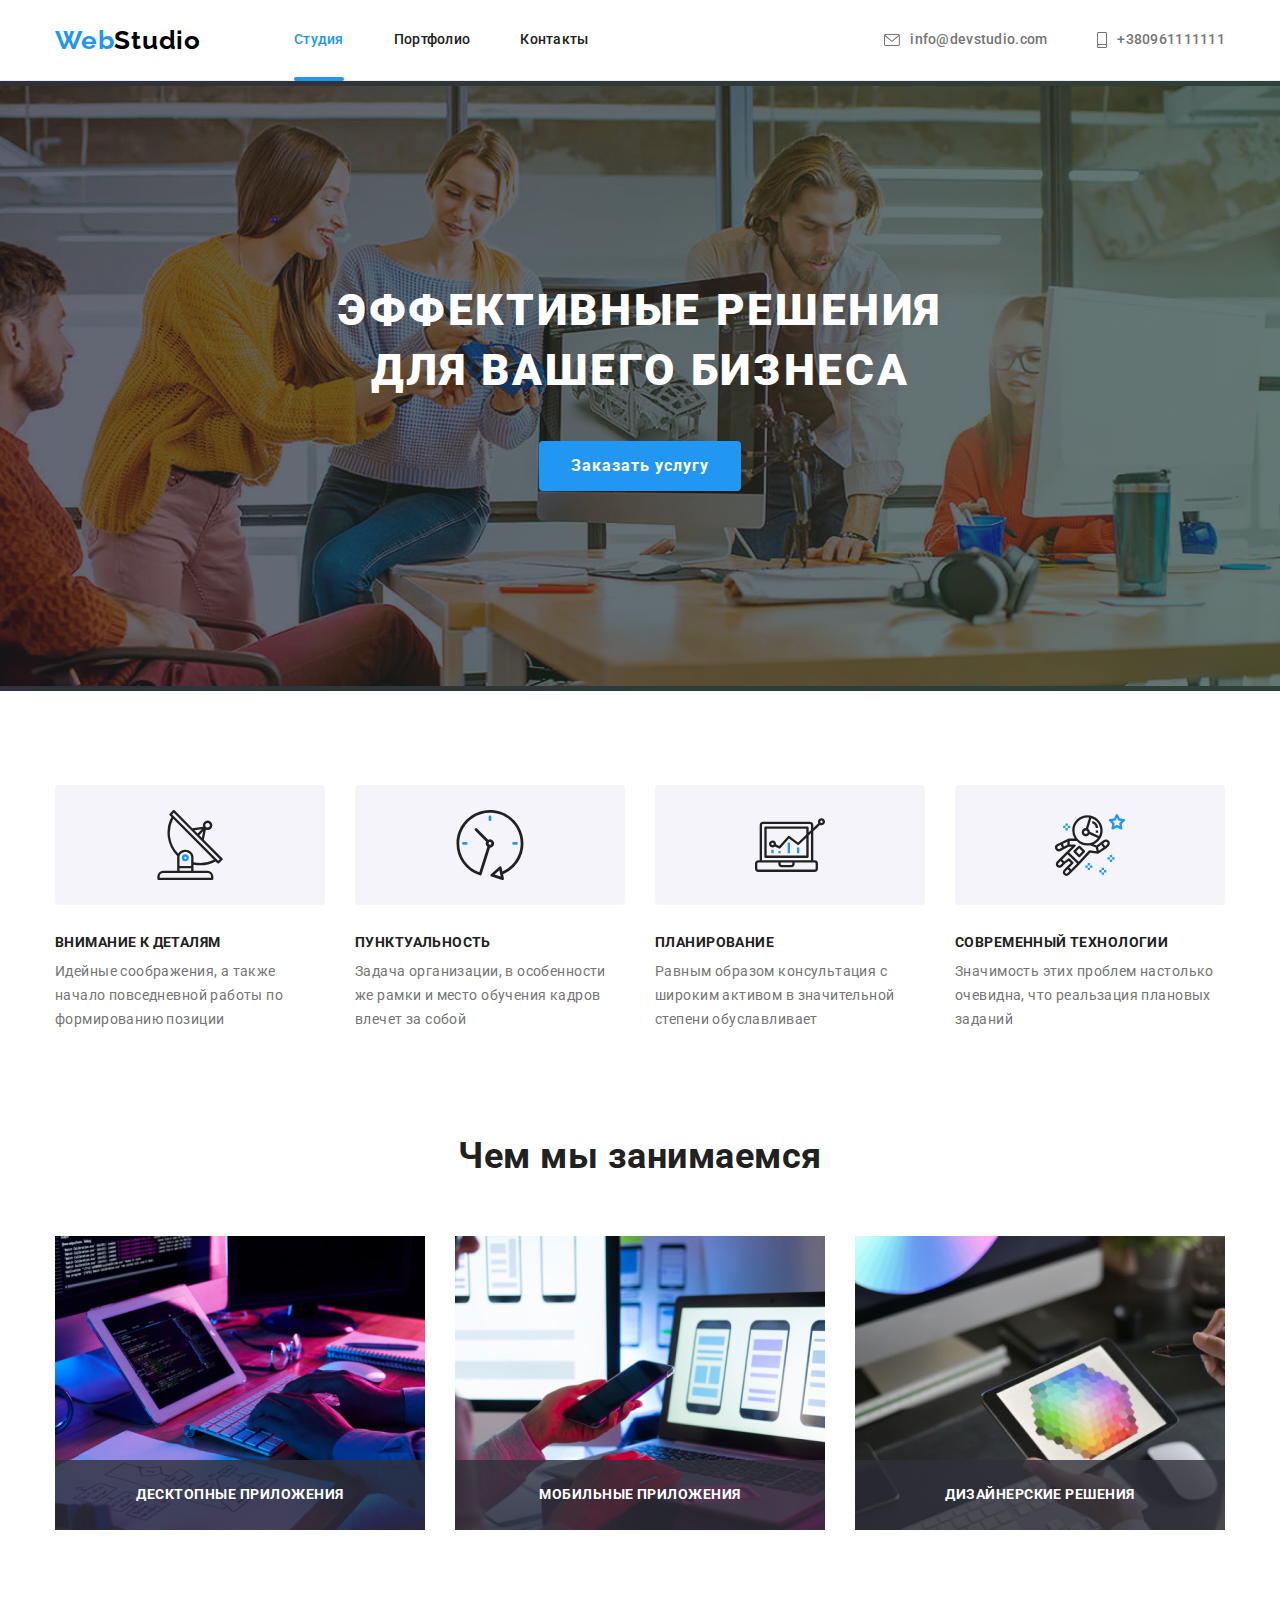
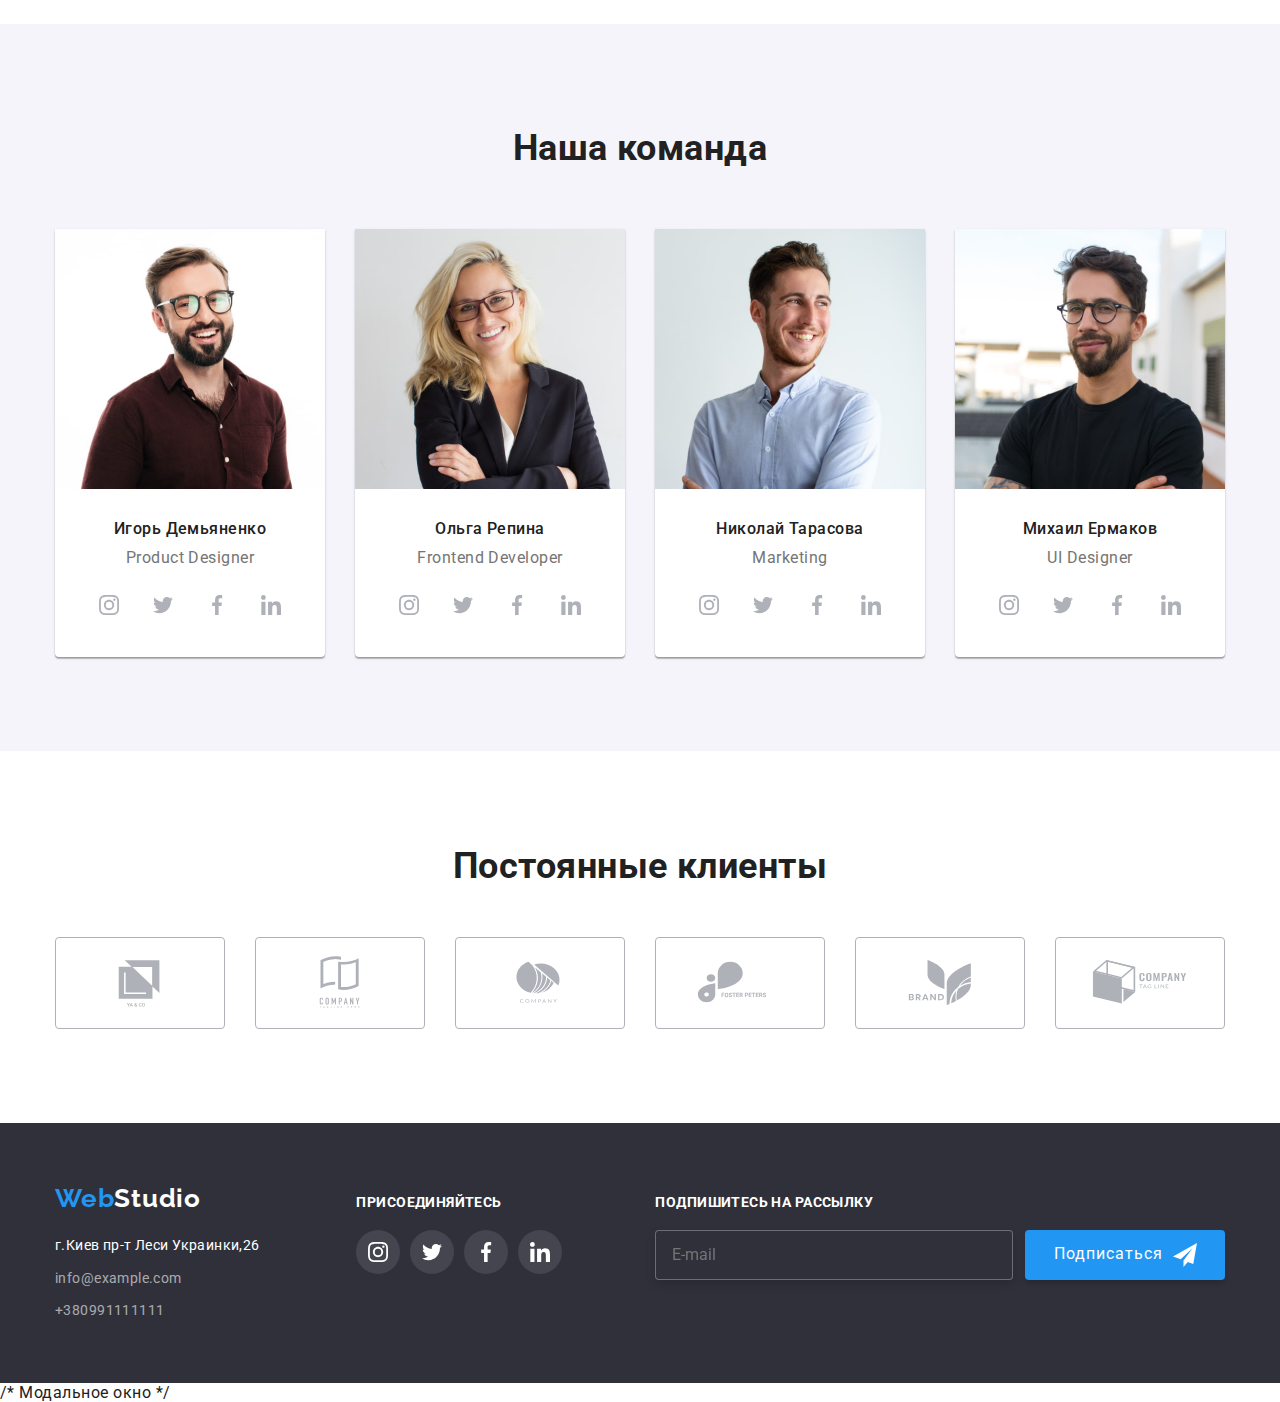
==== index.html @ 96c9d814 "создал 7-й" ====
<!DOCTYPE html>
<html lang="ru">

<head>
    <meta charset="UTF-8">
    <meta http-equiv="X-UA-Compatible" content="IE=edge">
    <meta name="viewport" content="width=device-width, initial-scale=1.0">
    <title>WebStudio</title>
    <link rel="preconnect" href="https://fonts.googleapis.com">
    <link rel="preconnect" href="https://fonts.gstatic.com" crossorigin>
    <link
        href="https://fonts.googleapis.com/css2?family=Raleway:wght@700&family=Roboto:wght@400;500;700;900&display=swap"
        rel="stylesheet">
    <link rel="stylesheet" href="https://cdn.jsdelivr.net/npm/modern-normalize@1.1.0/modern-normalize.min.css">
    <link rel="stylesheet" href="./CSS/styles.css">
</head>

<body>
    <header class="header">
        <div class="container page-header">
            <nav class="nav">
                <a href="./index.html" class="logo" class="link"><span class="logo-accept">Web</span><span>Studio</span>
                </a>
                <ul class="nav-list-list" class="list-list">
                    <li class=" nav-item">
                        <a class="nav-link current link" href="./index.html">Студия</a></li>
                    <li class="nav-item">
                        <a class="nav-link link" href="./portfolio.html" class="link">Портфолио</a></li>
                    <li class="nav-item">
                        <a class="nav-link link" href="" class="link">Контакты</a></li>
                </ul>
            </nav>

            <ul class="header-contact-list">
                <li class="header-contact-item">
                    <a class="header-mail link" href="maito:info@devstudio.com" class="link">
                        <svg class="thumb-icons" width="16" height="12">
                            <use class="thumb-icons-list" href="./images/icons.svg#icon-envelope-hover">
                            </use>
                        </svg>
                        info@devstudio.com
                    </a>
                </li>
                <li class="header-contact-item">
                    <a class="header-phone link" href="tel:+380961111111" class="link">
                        <svg class="thumb-icons" width="10" height="16">
                            <use class="thumb-icons-list" href="./images/icons.svg#icon-smartphone"></use>
                        </svg>
                        +380961111111
                    </a>
                </li>
            </ul>
        </div>
    </header>
    <main class="main">
        <section class="hero">
            <div class="container">
                <h1 class="hero-title">ЭФФЕКТИВНЫЕ РЕШЕНИЯ<br> ДЛЯ ВАШЕГО БИЗНЕСА</h1>
                <button class=" hero-button" type="button" data-modal-open>Заказать услугу</button>
            </div>
        </section>
        <section class="section">
            <div class="container">
                <h2 hidden>Наши преимущества</h2>
                <ul class="features-list list">
                    <li class="feature-item">
                        <div class="feature-thumb">
                            <svg class="feature-icons" width="70" height="70">
                                <use href="./images/icons.svg#icon-antenna"></use>
                            </svg>
                        </div>
                        <h3 class=" features-title">ВНИМАНИЕ К ДЕТАЛЯМ</h3>
                        <p class="feature-text">Идейные соображения, а также начало повседневной
                            работы по
                            формированию
                            позиции</p>
                    </li>
                    <li class="feature-item">
                        <div class="feature-thumb">
                            <svg class="feature-icons" width="70" height="70">
                                <use href="./images/icons.svg#icon-clock"></use>
                            </svg>
                        </div>
                        <h3 class="features-title">
                            ПУНКТУАЛЬНОСТЬ</h3>
                        <p class="feature-text">Задача организации, в особенности же рамки и место
                            обучения
                            кадров
                            влечет
                            за собой</p>
                    </li>
                    <li class="feature-item">
                        <div class="feature-thumb">
                            <svg class="feature-icons" width="70" height="70">
                                <use href="./images/icons.svg#icon-diagram"></use>
                            </svg>
                        </div>
                        <h3 class="features-title">
                            ПЛАНИРОВАНИЕ
                        </h3>
                        <p class="feature-text">Равным образом консультация с широким активом в
                            значительной
                            степени
                            обуславливает</p>
                    </li>
                    <li class="feature-item">
                        <div class="feature-thumb">
                            <svg class="feature-icons" width="70" height="70">
                                <use href="./images/icons.svg#icon-astronaut"></use>
                            </svg>
                        </div>
                        <h3 class="features-title">СОВРЕМЕННЫЙ
                            ТЕХНОЛОГИИ</h3>
                        <p class="feature-text">Значимость этих проблем настолько очевидна, что
                            реальзация
                            плановых
                            заданий
                        </p>
                    </li>
                </ul>
            </div>

        </section>
        <section class="section services">
            <div class="container">
                <h2 class="services-title">Чем мы занимаемся</h2>
                <ul class="services-list list">
                    <li class="services-item">
                        <img class="services-pic" src="./images/img (1).jpg" alt="Программирование" width="370">
                        <p class="services-text">Десктопные приложения</p>
                    </li>
                    <li class="services-item">
                        <img class="services-pic" src="./images/img (2).jpg" alt="Мобильные приложения" width="370">
                        <p class="services-text">Мобильные приложения</p>
                    </li>
                    <li class="services-item">
                        <img class="services-pic" src="./images/img (3).jpg" alt="Графический дизайн" width="370">
                        <p class="services-text"> Дизайнерские решения</p>
                    </li>
                </ul>
            </div>
        </section>
        <section class="team section">
            <div class="container">
                <h2 class="team-title">Наша команда</h2>
                <ul class="team-list list">
                    <li class="team-iteam">
                        <img class="team-pic" src="./images/img (4).jpg" alt="Игорь Демьяненко" width="270">
                        <div class="worker">
                            <h3 class="team-names">Игорь Демьяненко</h3>
                            <p class="team-text">Product Designer</p>
                            <ul class="worker-media">
                                <li class="worker-media-list">
                                    <a class="worker-media-list-icon" href="">
                                        <svg class="worker-icon" width="20" height="20">
                                            <use href="./images/icons.svg#icon-instagram-2-3"></use>
                                        </svg> </a> </li>
                                <li class="worker-media-list">
                                    <a class="worker-media-list-icon" href="">
                                        <svg class="worker-icon" width="20" height="20">
                                            <use href="./images/icons.svg#icon-twitter"></use>
                                        </svg>
                                    </a>
                                </li>
                                <li class="worker-media-list">
                                    <a class="worker-media-list-icon" href="">
                                        <svg class="worker-icon" width="20" height="20">
                                            <use href="./images/icons.svg#icon-facebook-1"></use>
                                        </svg>
                                    </a>
                                </li>
                                <li class="worker-media-list">
                                    <a class="worker-media-list-icon" href="">
                                        <svg class="worker-icon" width="20" height="20">
                                            <use href="./images/icons.svg#icon-linkedin"></use>
                                        </svg>
                                    </a>
                            </ul>
                        </div>
                    </li>
                    <li class="team-iteam">
                        <img class="team-pic" src="./images/img (5).jpg" alt="Ольга Репина" width="270">
                        <div class="worker">
                            <h3 class="team-names">Ольга Репина</h3>
                            <p class="team-text">Frontend Developer</p>
                            <ul class="worker-media">
                                <li class="worker-media-list">
                                    <a class="worker-media-list-icon" href="">
                                        <svg class="worker-icon" width="20" height="20">
                                            <use href="./images/icons.svg#icon-instagram-2-3"></use>
                                        </svg>
                                    </a>
                                </li>
                                <li class="worker-media-list">
                                    <a class="worker-media-list-icon" href="">
                                        <svg class="worker-icon" width="20" height="20">
                                            <use href="./images/icons.svg#icon-twitter""></use>
                                        </svg>
                                    </a>
                                </li>
                                <li class=" worker-media-list">
                                                <a class="worker-media-list-icon" href="">
                                                    <svg class="worker-icon" width="20" height="20">
                                                        <use href="./images/icons.svg#icon-facebook-1"></use>
                                                    </svg>
                                                </a>
                                </li>
                                <li class="worker-media-list">
                                    <a class="worker-media-list-icon" href="">
                                        <svg class="worker-icon" width="20" height="20">
                                            <use href="./images/icons.svg#icon-linkedin""></use>
                                    </svg>
                                </a>
                                </li>
                            </ul>
                        </div>
                    
                    <li class=" team-iteam">
                                                <img class="team-pic" src="./images/img (6).jpg" alt="Николай Тарасова"
                                                    width="270">
                                                <div class="worker">
                                                    <h3 class="team-names">Николай Тарасова</h3>
                                                    <p class="team-text">Marketing</p>
                                                    <ul class="worker-media">
                                                        <li class="worker-media-list">
                                                            <a class="worker-media-list-icon" href="">
                                                                <svg class="worker-icon" width="20" height="20">
                                                                    <use href="./images/icons.svg#icon-instagram-2-3">
                                                                    </use>
                                                                </svg>
                                                            </a>
                                                        </li>
                                                        <li class="worker-media-list">
                                                            <a class="worker-media-list-icon" href="">
                                                                <svg class="worker-icon" width="20" height="20">
                                                                    <use href="./images/icons.svg#icon-twitter""></use>
                                        </svg>
                                    </a>
                                </li>
                                <li class=" worker-media-list">
                                                                        <a class="worker-media-list-icon" href="">
                                                                            <svg class="worker-icon" width="20"
                                                                                height="20">
                                                                                <use
                                                                                    href="./images/icons.svg#icon-facebook-1">
                                                                                </use>
                                                                            </svg>
                                                                        </a>
                                                        </li>
                                                        <li class="worker-media-list">
                                                            <a class="worker-media-list-icon" href="">
                                                                <svg class="worker-icon" width="20" height="20">
                                                                    <use href="./images/icons.svg#icon-linkedin""></use>
                                    </svg>
                                </a>
                            </ul>
                        </div>
                    </li>
                    <li class=" team-iteam">
                                                                        <img class="team-pic" src="./images/img (7).jpg"
                                                                            alt="Михаил Ермаков" width="270">
                                                                        <div class="worker">
                                                                            <h3 class="team-names">Михаил Ермаков</h3>
                                                                            <p class="team-text">UI Designer</p>
                                                                            <ul class="worker-media">
                                                                                <li class="worker-media-list">
                                                                                    <a class="worker-media-list-icon"
                                                                                        href="">
                                                                                        <svg class="worker-icon"
                                                                                            width="20" height="20">
                                                                                            <use
                                                                                                href="./images/icons.svg#icon-instagram-2-3">
                                                                                            </use>
                                                                                        </svg>
                                                                                    </a>
                                                                                </li>
                                                                                <li class="worker-media-list">
                                                                                    <a class="worker-media-list-icon"
                                                                                        href="">
                                                                                        <svg class="worker-icon"
                                                                                            width="20" height="20">
                                                                                            <use href="./images/icons.svg#icon-twitter""></use>
                                        </svg>
                                    </a>
                                </li>
                                <li class=" worker-media-list">
                                                                                                <a class="worker-media-list-icon"
                                                                                                    href="">
                                                                                                    <svg class="worker-icon"
                                                                                                        width="20"
                                                                                                        height="20">
                                                                                                        <use
                                                                                                            href="./images/icons.svg#icon-facebook-1">
                                                                                                        </use>
                                                                                                    </svg>
                                                                                                </a>
                                                                                </li>
                                                                                <li class="worker-media-list">
                                                                                    <a class="worker-media-list-icon"
                                                                                        href="">
                                                                                        <svg class="worker-icon"
                                                                                            width="20" height="20">
                                                                                            <use
                                                                                                href="./images/icons.svg#icon-linkedin">
                                                                                            </use>
                                                                                        </svg>
                                                                                    </a>
                                                                            </ul>
                                                                        </div>
                                                        </li>
                                                    </ul>
                                                </div>
        </section>
        <section class="clients">
            <div class="container">
                <h2 class="clients-title">Постоянные клиенты</h2>
                <ul class="clients-list">
                    <li class="clients-logo">
                        <a class="clients-logo-icon" href="">
                            <svg class="clients-logo-icons" width="106" height="60">
                                <use href="./images/icons.svg#icon-Logo-1"></use>
                            </svg>
                        </a>
                    </li>
                    <li class="clients-logo">
                        <a class="clients-logo-icon" href="">
                            <svg class="clients-logo-icons" width="106" height="60">
                                <use href="./images/icons.svg#icon-Logo-2"></use>
                            </svg>
                        </a>
                    </li>

                    <li class="clients-logo">
                        <a class="clients-logo-icon" href="">
                            <svg class="clients-logo-icons" width="106" height="60">
                                <use href="./images/icons.svg#icon-Logo-3"></use>
                            </svg>
                        </a>
                    </li>
                    <li class="clients-logo">
                        <a class="clients-logo-icon" href="">
                            <svg class="clients-logo-icons" width="106" height="60">
                                <use href="./images/icons.svg#icon-Logo-4"></use>
                            </svg>
                        </a>
                    </li>
                    <li class="clients-logo">
                        <a class="clients-logo-icon" href="">
                            <svg class="clients-logo-icons" width="106" height="60">
                                <use href="./images/icons.svg#icon-Logo-5"></use>
                            </svg>
                        </a>
                    </li>
                    <li class="clients-logo">
                        <a class="clients-logo-icon" href="">
                            <svg class="clients-logo-icons" width="106" height="60">
                                <use href="./images/icons.svg#icon-Logo-6"></use>
                            </svg>
                        </a>
                    </li>
                </ul>
            </div>
        </section>
    </main>
    <footer class="footer">
        <div class="container footer-container">

            <div class="adress">
                <a class="footer-logo" href="./index.html" class="logo"><span class="logo-accept">Web</span><span
                        class="Studio">Studio</span>
                </a>
                <address class="footer-adress">
                    <ul class="footer-list">
                        <li class="footer-item">
                            <a class="footer-adress-link"
                                href="https://www.google.com/maps/search/%D0%BF%D1%80%D0%BE%D1%81%D0%BF%D0%B5%D0%BA%D1%82+%D0%BB%D0%B5%D1%81%D0%B8+%D1%83%D0%BA%D1%80%D0%B0%D0%B8%D0%BD%D0%BA%D0%B8+26/@50.4728094,30.4184101,12z/data=!3m1!4b1">г.Киев
                                пр-т Леси Украинки,26
                            </a>
                        </li>
                        <li class="footer-item">
                            <a class="footer-mail-link" href="mailto:info@example.com">info@example.com
                            </a>
                        </li>
                        <li class="footer-item"><a class="footer-tel-link" href="tel:+380991111111">+380991111111</a>
                        </li>
                    </ul>
                </address>
            </div>
            <div class="social-footer">
                <h3 class="footer-join">ПРИСОЕДИНЯЙТЕСЬ </h3>
                <ul class="socials-footer-list">
                    <li class="social-footer-iteam">
                        <a class="social-footer-link link" href="">
                            <svg class="footer-icon" width="20" height="20">
                                <use href="./images/icons.svg#icon-instagram-2-4"></use>
                            </svg>
                        </a>
                    </li>
                    <li class="social-footer-iteam">
                        <a class="social-footer-link link" href="">
                            <svg class="footer-icon" width="20" height="20">
                                <use href="./images/icons.svg#icon-twitter-1-5"></use>
                            </svg>
                        </a>
                    </li>
                    <li class="social-footer-iteam">
                        <a class="social-footer-link link" href="">
                            <svg class="footer-icon" width="20" height="20">
                                <use href="./images/icons.svg#icon-facebook"></use>
                            </svg>
                        </a>
                    </li>
                    <li class="social-footer-iteam ">
                        <a class="social-footer-link link" href="">
                            <svg class="footer-icon" width="20" height="20">
                                <use href="./images/icons.svg#icon-linkedin-1-4"></use>
                            </svg>
                        </a>
                    </li>
                </ul>
            </div>

            <form class="form-footer">
                <p class="form-footer-title">Подпишитесь на рассылку</p>
                <div class="from-footer-field">
                    <input type="email" name="mail" id="mail-foot" placeholder="E-mail">
                    <button type="submit" class="form-footer-button">Подписаться
                        <svg class="form-footer-icon">
                            <use href="./images/icons.svg#icon-send"></use>
                        </svg>
                    </button>
            </form>
        </div>
        </div>
    </footer>
    /* Модальное окно */
    <div class="backdrop is-hidden" data-modal="">
        <div class="modal">
            <button type="button-modal" class="close-btn" data-modal-close="">
                <svg class="icon-button-svg" width="11" height="11">
                    <use href="./images/icons.svg#icon-close"></use>
                </svg>
            </button>
            <form class="form">
                <p class="title-form">Оставьте свои данные, мы вам перезвоним</p>
                <div class="from-field">
                    <label for="name">Имя</label>
                    <input type="text" name="name" id="name">
                    <svg class="form-icon">
                        <use href="./images/icons.svg#icon-person" width="12" height="12"></use>
                    </svg>
                </div>
                <div class="from-field">
                    <label for="tel">Телефон</label>
                    <input type="tel" name="tel" id="tel">
                    <svg class="form-icon">
                        <use href="./images/icons.svg#icon-phone" width="13" height="13"></use>
                    </svg>
                </div>
                <div class="from-field">
                    <label for="mail">Почта</label>
                    <input type="email" name="mail" id="mail">
                    <svg class="form-icon">
                        <use href="./images/icons.svg#icon-email" width="15" height="12"></use>
                    </svg>
                </div>
                <div class="from-field">
                    <label for="comment">Коментарий</label>
                    <textarea class="form-comment" name="comment" id="comment" rows="1"
                        placeholder="Введите текст"></textarea>
                </div>
                <div class="from-field-checkbox">

                    <label for="policy">Соглашаюсь с рассылкой и принимаю <a class="policy" href="">Условия договора</a>
                        <input class="checkbox" type="checkbox" name="policy" id="policy">
                        <svg class="checkbox-icon-svg " width="16" height="15">
                            <use href="./images/icons.svg#icon-icon-check-2"></use>
                        </svg>
                    </label>

                </div>
                <button type="submit" class="form-button">Отправить</button>
            </form>
        </div>
    </div>
    <script src=" ./js/modal.js"> </script>
</body>

</html>
---- CSS/styles.css ----
:root{
        /* Основные шрифты */
        --main-font: 'Roboto', sans-serif;
        --secondary-font: 'Raleway', sans-serif;

        /* Цвет текста */
        --primary-text-color: #212121;
        --secondary-text-color: #757575;
        --white-text-color: #ffffff;
        --footer-contacts-text: rgba(255, 255, 255, 0.6);
        --accent-text-color: #2196f3;

        /* Цвет фона */
        --background-color: #ffffff;
        --secondary-backgraund-color: #f5f4fa;
        --dark-background-color: #2f303a;
        --card-border: 1px solid #eeeeee;
        --card-list-gap: 15px;
    }


body {
   font-family: var(--main-font);
   font-size: 16px;
   line-height: 1.19;
   letter-spacing: 0.03em;
   color: var(--primary-text-color);
   background-color: var(--background-color);
   
}
.link:hover{
    color: var(--accent-text-color);
}

.container{
width: 1200px;
margin-right:auto;
margin-left: auto;
padding: 0 15px;
}

.hero{
    text-align: center;
    background-color: #2F303A;
    padding-top: 200px;
    padding-bottom: 200px;
    background-image: linear-gradient(to right, rgba(47, 48, 58, 0.4), rgba(47, 92, 58, 0.4)),
    url(../images/background.jpg);
    background-repeat: no-repeat;
    background-position: 50% 50%;
    max-width: 1600px;
    margin: 0 auto;
    background-size: auto;

}
p,
h1,
h2,
h3,
h4,
h5,
h6{
    margin: 0;
}
ul,
ol{
    margin: 0;
    padding: 0;    
    list-style: none;
}
.link:focus{
    color: var(--accent-text-color);
    ;
}

  
.logo {
    font-family: Raleway;
    font-weight: 700;
    font-size: 26px;
    line-height: 1.19;
    text-decoration: none;
    letter-spacing: 0.03em;
   
    
    
}
.section{
    padding-top: 94px;
    padding-bottom: 94px;
}


.nav-link {
padding-top: 32px;
padding-bottom: 32px;
display: block;


color: var(--primary-text-color);

font-weight: 500;
font-size: 14px;
line-height: 1.14;
letter-spacing: 0.02em;
transition: color 250ms cubic-bezier(0.4, 0, 0.2, 1);


}

.current {
    color: var(--accent-text-color);
}

/* Контакты в хедере */
.header-phone,
.header-mail {
    font-weight: 500;
    font-size: 14px;
    line-height: 1.14;
    letter-spacing: 0.02em;
    color: var(--secondary-text-color);
    list-style-type: none;
    
}
.logo-accept{
    color: var(--accent-text-color);
}
.header-phone.link:hover
.header-phone.link:focus{
    color: var(--accent-text-color) ;
}
.hero-title {
    text-align: center;
    font-weight: 900;
    font-size: 44px;
    line-height: 1.36;

    /* or 136% */
    letter-spacing: 0.06em;
    

    color: #FFFFFF;
    margin-bottom: 40px;
}


.hero-button {
    font-family: inherit;
    font-weight: 700;
    font-size: 16px;
    line-height: 1.87;
    align-items: center;
    letter-spacing: 0.06em;
    color: var(--white-text-color);
    background-color: var(--accent-text-color);
    cursor: pointer;
    padding: 10px 32px;
    border-radius: 4px;
    border: none;
    
    
   
}

.hero-button:hover {
    background-color: #188ce8;
    
}



.features-title {
   margin-bottom: 10px;
   margin-top: 0px;
   font-style: normal;
   font-weight: 700;
   font-size: 14px;
   line-height: 1.14;
   letter-spacing: 0.03em;
   text-transform: uppercase;

   
    color: var(--primary-text-color);
}

.feature-text {
    font-family: Roboto;
    font-style: normal;
    font-weight: normal;
    font-size: 14px;
    line-height: 1.71;
    /* or 171% */

    letter-spacing: 0.03em;

    

    color: var(--secondary-text-color);
}

.services-title,
.team-title {
    font-weight: 700;
    font-size: 36px;
    line-height: 1.67;
    text-align: center;
    color: var(--primary-text-color);
    margin-bottom: 50px;
}

.team-names {
    font-weight: 500;
    font-size: 16px;
    line-height: 1.19;
    text-align: center;
    letter-spacing: 0.03em;
}

.team-text {
    font-size: 16px;
    line-height: 19px;
    text-align: center;
    color: var(--secondary-text-color);
    letter-spacing: 0.03em;
    margin-bottom: 16px;
    margin-top: 10px;

}

/* Страница портфолио main */
/* Фильтр кнопки*/
.filter-button {
    padding: 6px 22px;
    border-radius: 4px;
    border: 0;
    font-family: inherit;
    font-weight: 500;
    font-size: 16px;
    line-height: 1.62;
    color: var(--primary-text-color);
    background-color: #f5f4fa;
    cursor: pointer;
    transition: color 250ms cubic-bezier(0.4, 0, 0.2, 1),
    background-color 250ms cubic-bezier(0.4, 0, 0.2, 1),
    box-shadow  250ms cubic-bezier(0.4, 0, 0.2, 1);
}

.filter-button:hover,
.filter-button:focus {
    color: var(--white-text-color);
    background-color: var(--accent-text-color);
    box-shadow: 0px 3px 1px rgba(0, 0, 0, 0.1), 0px 1px 2px rgba(0, 0, 0, 0.08),
    0px 2px 2px rgba(0, 0, 0, 0.12);
}

/* Секция projects" */
.projects-title {
    font-weight: 700;
    font-size: 18px;
    line-height: 2;
    letter-spacing: 0.06em;
    color: var(--primary-text-color);
    margin-bottom: 4px;
    margin-top: 0px;
}

.projects-text {
    font-size: 16px;
    line-height: 1.87;
    color: var(--secondary-text-color);
}

.projects-title:hover,
.projects-text:hover,
.projects-title:focus,
.projects-text:focus {
    color: var(--accent-text-color);
}

.footer{
    background-color: #2F303A;
    padding-top: 60px;
    padding-bottom: 60px;
   
}
.footer-logo{
   font-family: Raleway;
   font-style: normal;
   font-weight: bold;
   font-size: 26px;
   line-height: 1.19;
   /* identical to box height */

   letter-spacing: 0.03em;
   text-decoration: none;
   
}
.footer-list{
    list-style: none;
}
.footer-item {
    font-size: 14px;
    line-height: 1.71;
    letter-spacing: 0.03em;

}
.footer-adress-link {
    font-family: Roboto;
    font-style: normal;
    font-weight: 400;
    font-size: 14px;
    line-height: 1.71;
    /* or 171% */

    letter-spacing: 0.03em;

    color: #FFFFFF;
    text-decoration: none;


}
.footer-mail-link {
   font-size: 14px;
   line-height: 1.71;
   letter-spacing: 0.03em;
   color: rgba(255, 255, 255, 0.6);
   text-decoration: none;
}
.footer-tel-link{
font-size: 14px;
line-height: 1.71;
letter-spacing: 0.03em;
color: rgba(255, 255, 255, 0.6);
text-decoration: none;


}
span{
    color: #000;
     var(--white-text-color)
}
.link{
   text-decoration: none;
   transition: color 250ms cubic-bezier(0.4, 0, 0.2, 1);
}
.Studio{
    color: #FFFFFF;
}
.footer-adress{
    font-style: normal;
}
.header-contact-list{
    display: flex;
    
    margin-left: auto;
}
.projects-item-list
{
    list-style-type: none;
}
.nav-list-list{
    list-style-type: none;
    margin: 0px;
    padding: 0px;
    display: flex;
    margin-left: 93px;
    
}
.nav-list-list .nav-item{
    margin-right: 50px;
}
.nav-list-list .nav-item:last-child{
    margin-right: 0px;
}

.header-contact-list .header-contact-item + .header-contact-item{
    margin-left: 50px;
}
.nav{
    display: flex;
    align-items: center;
}

.header {
 border-bottom: 1px solid 
#ECECEC ;

}
    


.page-header{
    display: flex;
    align-items: center;
    
}

.features-list{
    display: flex;
   
    
}
.services-list{
    display: flex;
}
.team-list{
   display: flex;
     
}
.services-item{
    margin-right: 30px;
}
.services-item:last-child{
    margin-right: 0px;
}
.team-iteam {
    margin-right: 30px;
    margin-left: 0px;
    background-color: #fff;
    box-shadow: 0px 1px 3px rgb(0 0 0 / 12%), 0px 1px 1px rgb(0 0 0 / 14%), 0px 2px 1px rgb(0 0 0 / 20%);
    border-radius: 0px 0px 4px 4px;
    

}
.flex-elements{
    display: flex;
}


.projects-item {
    margin-right: 30px;
    margin-bottom: 30px;
    }

.projects-item:nth-child(3n) {
    margin-right: 0;
}
.filter-list {
    display: flex;
    justify-content: center;
    margin-bottom: 50px;
    
}

.feature-item{
    margin-right: 30px;
    width: 270px;
}

.feature-item:last-child{
    margin-right: 0px;
}
.services{
    padding-top: 0;
}
img{
    display: block;
    max-width: 100%;
    height: auto;
}
.team{
    background-color: #F5F4FA;
}
.team-iteam:last-child{
    margin-right: 0px
}
.projects{
    display: flex;
    flex-wrap: wrap;
}
.worker{
    padding-top: 30px;
    padding-bottom: 30px;
}

.team-names {
    
    text-align: center;
}
.footer-item{
    margin-bottom: 9px;
}
.footer-item:last-child{
    margin-bottom: 0px;
}
footer a.footer-logo {
    display: block;

    margin-bottom: 20px;
    margin-right: 0;
}
.filter-iteam{
    margin-right: 8px;
}

.projects-item:nth-last-child(-n+3){
    margin-bottom: 0px;
}
.thumb-icons {
    margin-right: 10px;
    fill: currentColor;
}
.thumb {
    display: flex;
    align-items: center;
    padding-left: 100px;
    padding-right: 100px;
    margin-top: 0px;
    margin-bottom: 30px;
    background: #F5F4FA;
    border-radius: 4px;
    width: 270px;
    height: 120px;
    left: 1115px;

}
.thumb-icons {
    justify-content: center;
    transition: fill 250ms cubic-bezier(0.4, 0, 0.2, 1);
}


.footer-join{
  font-family: 'Roboto';
  font-style: normal;
  font-weight: 700;
  font-size: 14px;
  line-height: 1.1;
  letter-spacing: 0.03em;
  margin-bottom: 20px;
  color: #FFFFFF;
  text-transform: uppercase;
  
}

.worker-media-list:last-child{
    margin-right: 0;
}
.worker-media-list{
    width: 44px;
    height: 44px;
    margin-right: 10px;
    
}
.worker-media{
    display: flex;
    justify-content: center;
    padding-bottom: 30px;
    width: 100%;
    border-radius: 50%;
    background-position: center;
    background-size: 20px;
    padding: 0;
    }

.worker{
    padding-top: 30px;
}
.clients {
    text-align: center;
    padding-top: 94px;
    padding-bottom: 94px;
}
.clients-list {
    display: flex;
    justify-content: center;
    padding-left: 0;
    margin-top: 0;
    margin-bottom: 0;
}

.clients-logo {
    width: 170px;
    height: 92px;
    margin-right: 30px;
    list-style: none;
    transition: 250ms cubic-bezier(0.4, 0, 0.2, 1);
}

.clients-logo:last-child {
    margin: 0;
}

.clients-logo-icon {
    display: flex;
    align-items: center;
    justify-content: center;
    border: 1px solid #afb1b8;
    border-radius: 4px;
    width: 100%;
    height: 100%;
    transition: color 250ms cubic-bezier(0.4, 0, 0.2, 1),
    border-color 250ms cubic-bezier(0.4, 0, 0.2, 1);
    fill: #AFB1B8 ;
}



.clients-logo-icon:hover ,
.clients-logo-icon:focus {
  fill: var(--accent-text-color);
  border: 1px solid var(--accent-text-color);
  border-color: var(--accent-text-color);
}

.clients-logo:focus {
    fill: var(--accent-text-color);
  border: 1px solid var(--accent-text-color);
  border-color: var(--accent-text-color);
}
.clients-title{
       margin-bottom: 50px;
       font-weight: 700;
       font-size: 36px;
       line-height: 1.17;
}
.worker-media-list:hover
.worker-media-list:focus{
  background-color: #2196f3;
  border-radius: 50%;
}

  


.projects-link.link:hover,
.projects-link.link:focus{
    box-shadow: 0px 3px 1px rgba(0, 0, 0, 0.1), 0px 1px 2px rgba(0, 0, 0, 0.08),
    0px 2px 2px rgba(0, 0, 0, 0.12);
}


.social-footer {
    
    margin-left: 70px;
    
    
}
.socials-footer-list {
    display: flex;
    align-items: center;
    justify-content: center;
    margin: 0;
    padding: 0;
    list-style-type: none;
}
.social-footer-iteam {
    display: flex;
    padding: 0px;
    border: none;
    width: 44px;
    height: 44px;
    border-radius: 50%;
    background-color: rgb(255, 255, 255, 10%);
    justify-content: center;
    align-items: center;
    transition: 250ms cubic-bezier(0.4, 0, 0.2, 1);
}
.social-footer-iteam:not(:last-child) {
    margin-right: 10px;
}
.social-footer-link {
    display: flex;
    transition: background-color 250ms cubic-bezier(0.4, 0, 0.2, 1),
    color 250ms cubic-bezier(0.4, 0, 0.2, 1);
}


.link {
    text-decoration: none;
    transition: color 250ms cubic-bezier(0.4, 0, 0.2, 1);
}
.projects-link{
        transition: 250ms cubic-bezier(0.4, 0, 0.2, 1);
            transition: box-shadow 250ms cubic-bezier(0.4, 0, 0.2, 1);
                
    }

.social-footer-iteam:hover,
.social-footer-iteam:focus {
 background-color: var(--accent-text-color);
 }  
  
.worker-media-list-icon:hover,
.worker-media-list-icon:focus{
    background-color: var(--accent-text-color);
    border: none;
    border-radius: 50%;
   
    
}

.header-mail.link{
display: flex;
align-items: center;
}
.header-phone.link{
 display: flex;
 align-items: center;   
}
.feature-thumb{
     display: flex;
    align-items: center;
    margin-bottom: 30px;
    background: #F5F4FA;
    border-radius: 4px;
    width: 270px;
    height: 120px;
    justify-content: center;
}
.worker-media-list-icon{
    display: flex;
    width: 100%;
    height: 100%;
    border-radius: 50%;
    align-items:center ;
    justify-content: center;
    transition: background-color 250ms cubic-bezier(0.4, 0, 0.2, 1),
    fill 250ms cubic-bezier(0.4, 0, 0.2, 1);
}
.footer-container{
    display: flex;
    align-items: baseline;
}
.projects-link.link{
    display: block;
    
}
.card{
    border: 1px solid var(--card-border);
    background: #FFFFFF;
    border-bottom: 1px solid #EEEEEE;
    border-left: 1px solid #EEEEEE;
    border-right: 1px solid #EEEEEE;
    padding: 20px 24px;
}
.worker-icon{
    fill: #AFB1B8;
    transition: fill 250ms cubic-bezier(0.4, 0, 0.2, 1);
}

.worker-media-list-icon:hover .worker-icon,
.worker-media-list-icon:focus .worker-icon
{
    fill:#FFFFFF;
}
.footer-icon{
fill: 
#FFFFFF;
width: 20px;
height: 20px;
}
.current{
    position: relative;
}
 .current::after{
      content: "";

  position: absolute;
  left: 0;
  bottom: -1px;

  display: block;
  width: 100%;
  height: 4px;
  background-color: var(--accent-text-color);
  border-radius: 2px;
}
.services-item{
    position: relative;
}
.services-text {
    display: flex;
    justify-content: center;
    align-items: center;
    width: 100%;
    position: absolute;
    bottom: 0;
    left: 0;
    height: 70px;
    font-weight: bold;
    font-size: 14px;
    line-height: 1.14;
    text-transform: uppercase;
    color: var(--background-color);
    background-color: rgba(47, 48, 58, 0.8);
}
.projects-link.link:hover .projects-descr,
.projects-link.link:focus .projects-descr{
    transform: translateY(0%);
    transition-duration: 250ms;
}
.projects-overlayy{
    position: relative;
    overflow: hidden;
    }
.projects-descr{
    position: absolute;
    top: 0;
    left: 0;
    font-weight:400 ;
    font-size: 18px;
    line-height: 1.56;
    color: var(--background-color);
    background: rgba(33, 150, 243, 0.9);
    transform: translateY(100%);
    transition: transform 250ms cubic-bezier(0.4, 0, 0.2, 1);
    padding: 63px 24px;

    }
    /* Модальное окно */
    .backdrop {
    position: fixed;
    top: 0;
    left: 0;
    width: 100%;
    height: 100%;
    background-color: rgba(0, 0, 0, 0.2);
    transition: opacity 500ms cubic-bezier(0.4, 0, 0.2, 1),
    visibility 500ms cubic-bezier(0.4, 0, 0.2, 1),
    pointer-events 500ms cubic-bezier(0.4, 0, 0.2, 1);
}

.backdrop.is-hidden {
 opacity:0 ;
 visibility: hidden;
 pointer-events: none;
}

.backdrop.is-hidden .modal {
    transform: scaleY(0);
}

.modal{
position: absolute;
top: 50%;
left: 50%;
transform: scaleY(1);
transform: translate(-50%, -50%);
width: 528px;
height: 581px; 
background-color:var(--background-color); 
opacity: 1;
transition: transform 250ms cubic-bezier(0.4, 0, 0.2, 1);
box-shadow: 0px 1px 3px rgba(0, 0, 0, 0.12), 0px 1px 1px rgba(0, 0, 0, 0.14), 0px 2px 1px rgba(0, 0, 0, 0.2);
border-radius: 4px;
animation: animate125 3000ms infinite 1000ms;
}



.close-btn {
   position: absolute;
    top: 8px;
    right: 8px;
    padding: 0;
    border-radius: 50%;
    background-color: #fff;
    width: 30px;
    height: 30px;
    display: flex;
    justify-content: center;
    align-items: center;
    border: 1px solid rgba(0, 0, 0, 0.1);
}
    


/* Форма футера */
 .form-footer{
    margin-left: 93px;
    
}
.form-footer-title{
    font-family: 'Roboto';
    font-style: normal;
    font-weight: 700;
    font-size: 14px;
    line-height: 16px;
    letter-spacing: 0.03em;
    text-transform: uppercase;

    color: #FFFFFF;
    margin-bottom: 20px;
}
.from-footer-field{
    display: flex;
    align-items: center;
}
.from-footer-field input{
    width: 358px;
    height: 50px;
    border: 1px solid rgba(255, 255, 255, 0.3);
    box-sizing: border-box;
    filter: drop-shadow(0px 4px 4px rgba(0, 0, 0, 0.15)); 
    border-radius: 4px;
    background: #2F303A;
    color: var(--primary-text-color);
    padding-left: 16px;
    outline: transparent;
}
.form-footer-button{
    background: #2196F3;
    box-shadow: 0px 4px 4px rgba(0, 0, 0, 0.15);
    border-radius: 4px;
    border: none;
    color: var(--background-color);
    display: flex;
    align-items: center;
    padding: 13px 28px 13px 29px;
    text-align: center;
    letter-spacing: 0.06em;
    margin-left: 12px;
}
.form-footer-icon{
    width: 24px;
    height: 24px;
    margin-left: 10px;
    
}
/* Форма модалки */
.form{
    padding: 40px;
}
.title-form{
    font-family: 'Roboto';
    font-style: normal;
    font-weight: 700;
    font-size: 20px;
    line-height: 23px;
    text-align: center;
    letter-spacing: 0.03em;

    color: #212121;

    
    margin-bottom: 12px;
}
.from-field{
    display: flex;
    flex-direction: column;
    margin-bottom: 10px;
    position: relative;
}
 .from-field input{ 
    border: 1px solid rgba(33, 33, 33, 0.2);
    box-sizing: border-box;
    border-radius: 4px;
    height: 40px;
    transition:  border-color 250ms cubic-bezier(0.4, 0, 0.2, 1);
   padding-left: 42px;
    outline: transparent;
    color: var(--primary-text-color);
}
.from-field label{
    font-family: 'Roboto';
    font-style: normal;
    font-weight: 400;
    font-size: 12px;
    line-height: 14px;
    letter-spacing: 0.01em;

    color:var(--primary-text-color);
    margin-bottom: 4px;
}
.from-field textarea{
    border: 1px solid rgba(33, 33, 33, 0.2);
    box-sizing: border-box;
    border-radius: 4px;
    height: 120px;
    transition:  border-color 250ms cubic-bezier(0.4, 0, 0.2, 1);
    outline: transparent;
    color: var(--primary-text-color);
}
textarea {
    resize: none;
}
.form-comment{
    padding-left: 16px;
    padding-top: 12px;

}
.from-field textarea::placeholder{
    font-family: 'Roboto';
    font-style: normal;
    font-weight: 400;
    font-size: 12px;
    line-height: 14px;
    letter-spacing: 0.01em;

    color: rgba(117, 117, 117, 0.5);
}
.form-button{
    background: #2196F3;
    box-shadow: 0px 4px 4px rgba(0, 0, 0, 0.15);
    border-radius: 4px;
    padding: 10px 55px 10px 56px;
    display: flex;
    align-items: center;
    text-align: center;
    letter-spacing: 0.06em;

    color: #FFFFFF;
    border: none;
    margin-bottom: 40px;
    margin-right: auto;
    margin-left: auto;
    transition: background 250ms cubic-bezier(0.4, 0, 0.2, 1);
    font-family: 'Roboto';
    font-style: normal;
    font-weight: 700;
    font-size: 16px;
    line-height: 30px;
}
.form-button:hover{
    background: #188CE8;
    transition: background 250ms cubic-bezier(0.4, 0, 0.2, 1);
}
.from-field-checkbox{
    display: flex;
    align-items: center;
    margin-top: 20px;
    margin-bottom: 30px;
   
}

.from-field-checkbox label{
     position: relative; 
     margin-left: 36px; 
    display: flex;
    align-items: center;
    font-family: 'Roboto';
    font-style: normal;
    font-weight: 400;
    font-size: 14px;
    line-height: 24px;
    letter-spacing: 0.03em;

    color:var(--primary-text-color);

}
.checkbox{
    appearance: none; 
    position: absolute; 
}

.checkbox-icon-svg{
     position: absolute; 
     left: -36px;
    width: 16px;
    height: 15px;
    border: 2px solid #2a2a2a;
    border-radius: 4px;
    fill:var(--accent-text-color);
    margin-left: 12px;
}
.checkbox:checked ~ .checkbox-icon-svg{ 
    background fill :var(--accent-text-color);
    border-color:var(--accent-text-color);
    background-color:var(--accent-text-color);
    background-origin :border-box;
    background-size :contain;
    
}

.policy{
    color: var(--accent-text-color);
    margin-right: 11px;
    margin-left: 4px;
    text-decoration: underline;
}

.form-icon{
    display: flex;
    align-items: center;
    justify-items: center;
    width: 18px;
    padding-top: 3px;
    height: 18px;
    position: absolute; 
    left: 12px;
    bottom: 11px;
    transition: fill 250ms cubic-bezier(0.4, 0, 0.2, 1);
}
.from-field input:hover,.from-field input:focus{
    border-color: var(--accent-text-color);
    transition:  border-color 250ms cubic-bezier(0.4, 0, 0.2, 1);
}
.from-field input:hover ~.form-icon, .from-field input:focus ~.form-icon{
    fill:var(--accent-text-color);
    transition: fill 250ms cubic-bezier(0.4, 0, 0.2, 1);
}
.from-field textarea:hover{
    border-color: var(--accent-text-color);
    transition:  border-color 250ms cubic-bezier(0.4, 0, 0.2, 1);
}
.checkbox{
    appearance: none; 
    position: absolute; 
}
.close-btn:hover{
    color: var(--accent-text-color);
}


.icon-button-svg:hover{
    fill: var(--accent-text-color);
    transition: fill var(--anim-fast);
}
.from-field:nth-child(5){
    margin-bottom: 0px;
}
.adress{
    flex-grow: 1;
}
.from-field label {
    font-family: 'Roboto';
    font-style: normal;
    font-weight: 400;
    font-size: 12px;
    line-height: 14px;
    letter-spacing: 0.01em;
    color: 
#757575;
    margin-bottom: 4px;
}
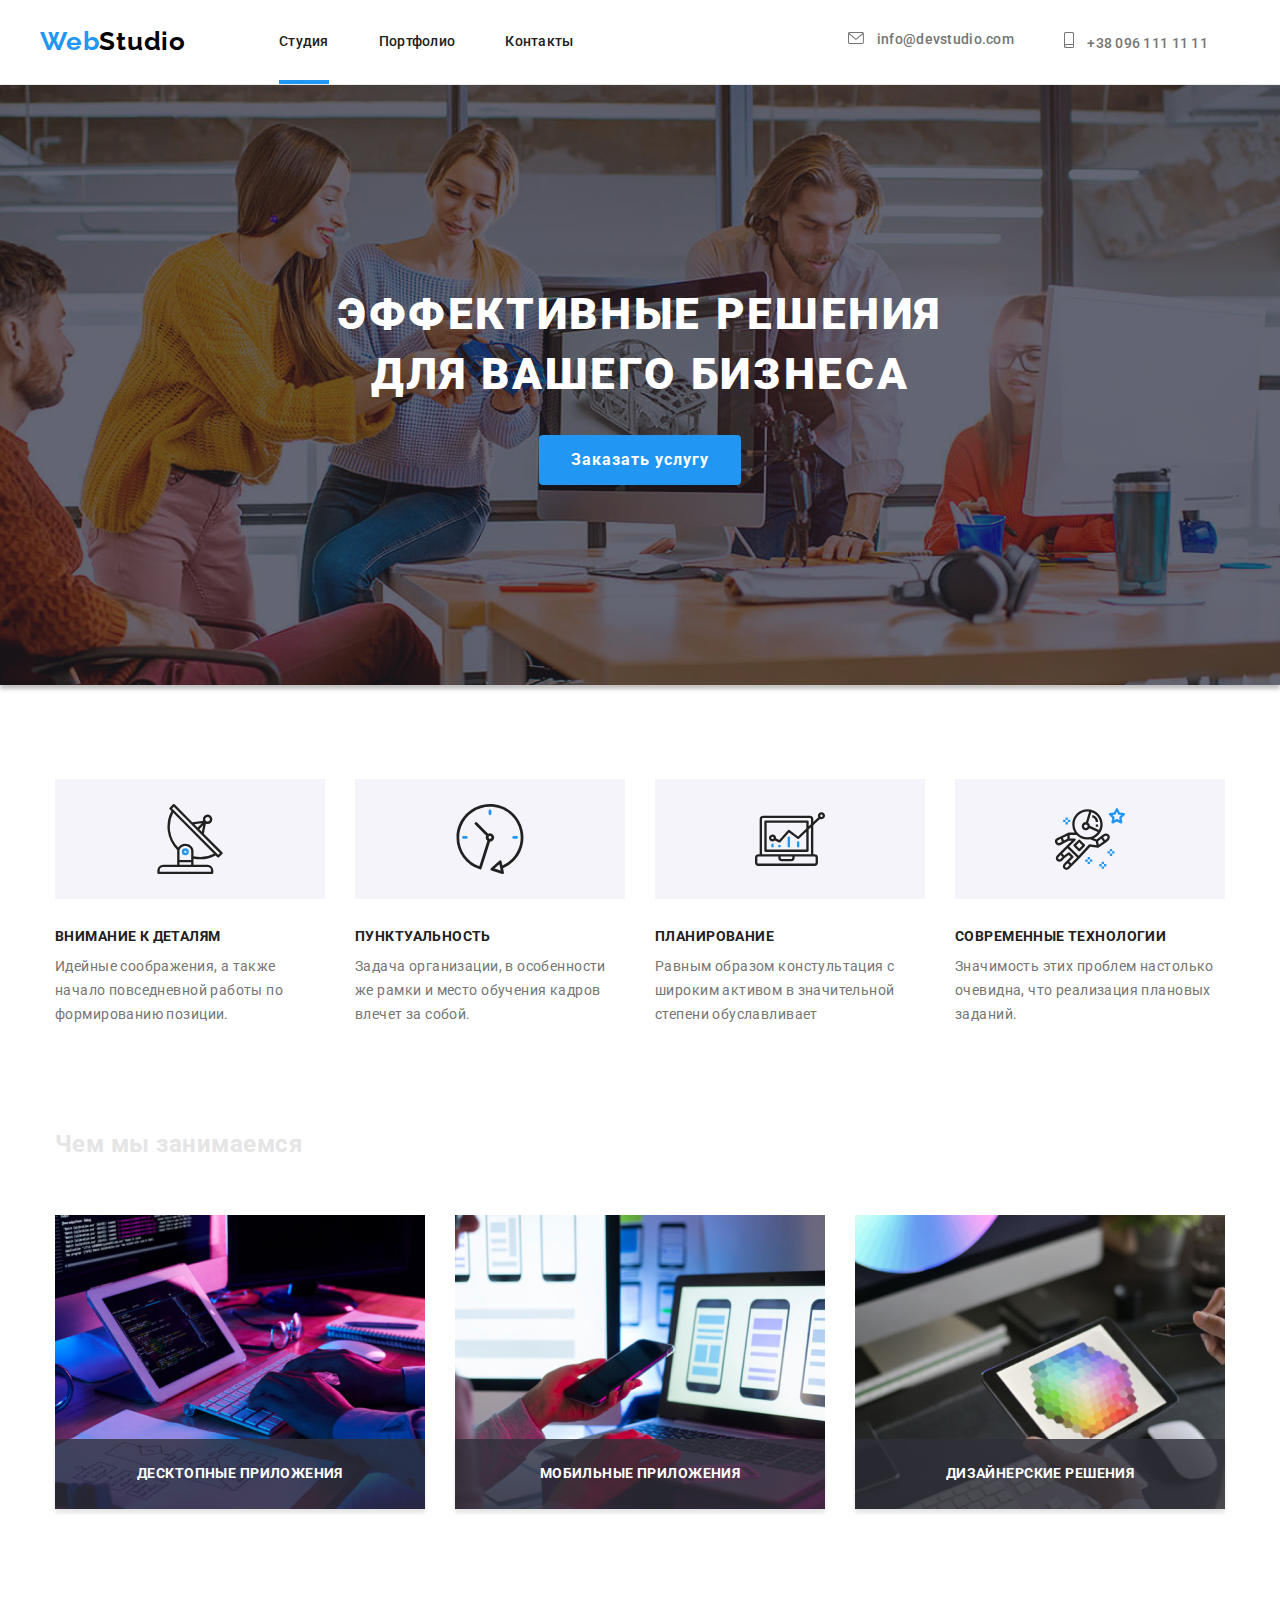
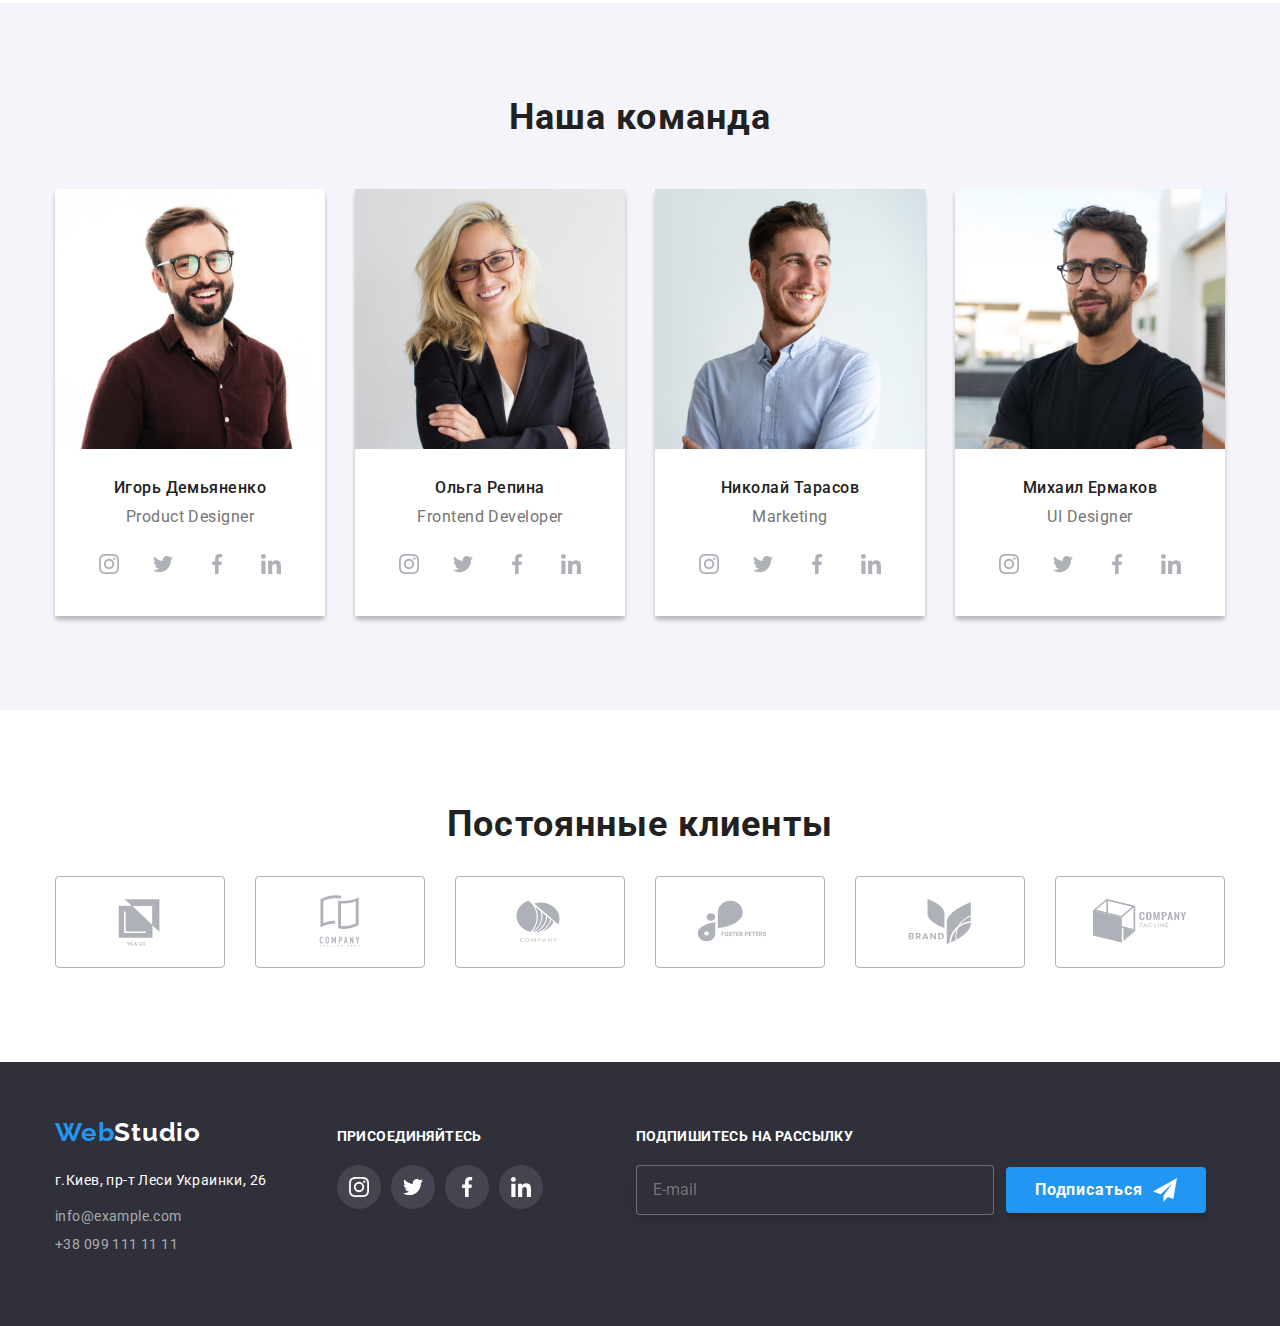
==== commit 901605f6: "Сделал 7-е" ====
--- a/index.html
+++ b/index.html
@@ -5,355 +5,351 @@
     <meta charset="UTF-8">
     <meta http-equiv="X-UA-Compatible" content="IE=edge">
     <meta name="viewport" content="width=device-width, initial-scale=1.0">
-    <title>WebStudio</title>
+    <title>Document</title>
+    <!--сначала нормализатор-->
+    <link rel="stylesheet" href="https://cdn.jsdelivr.net/npm/modern-normalize@1.1.0/modern-normalize.min.css" />
+    <!--без маркеров-->
+    <style>
+        li {
+            list-style: none;
+        }
+    </style>
+    <!--Основные шрифты-->
     <link rel="preconnect" href="https://fonts.googleapis.com">
     <link rel="preconnect" href="https://fonts.gstatic.com" crossorigin>
     <link
         href="https://fonts.googleapis.com/css2?family=Raleway:wght@700&family=Roboto:wght@400;500;700;900&display=swap"
         rel="stylesheet">
-    <link rel="stylesheet" href="https://cdn.jsdelivr.net/npm/modern-normalize@1.1.0/modern-normalize.min.css">
-    <link rel="stylesheet" href="./CSS/styles.css">
+    <!--Ссылка на css-->
+    <link rel="stylesheet" href="./CSS/main.min.css">
 </head>
 
 <body>
+    <!--Header-->
     <header class="header">
-        <div class="container page-header">
-            <nav class="nav">
-                <a href="./index.html" class="logo" class="link"><span class="logo-accept">Web</span><span>Studio</span>
-                </a>
-                <ul class="nav-list-list" class="list-list">
-                    <li class=" nav-item">
-                        <a class="nav-link current link" href="./index.html">Студия</a></li>
-                    <li class="nav-item">
-                        <a class="nav-link link" href="./portfolio.html" class="link">Портфолио</a></li>
-                    <li class="nav-item">
-                        <a class="nav-link link" href="" class="link">Контакты</a></li>
-                </ul>
-            </nav>
-
-            <ul class="header-contact-list">
-                <li class="header-contact-item">
-                    <a class="header-mail link" href="maito:info@devstudio.com" class="link">
-                        <svg class="thumb-icons" width="16" height="12">
-                            <use class="thumb-icons-list" href="./images/icons.svg#icon-envelope-hover">
-                            </use>
-                        </svg>
-                        info@devstudio.com
-                    </a>
-                </li>
-                <li class="header-contact-item">
-                    <a class="header-phone link" href="tel:+380961111111" class="link">
-                        <svg class="thumb-icons" width="10" height="16">
-                            <use class="thumb-icons-list" href="./images/icons.svg#icon-smartphone"></use>
-                        </svg>
-                        +380961111111
-                    </a>
-                </li>
-            </ul>
+        <div class="header__container container">
+            <div class="header__headlink">
+                <a class="header__link" href="webstudio"><span class="header-link-txt">Web</span>Studio</a>
+                <nav class="nav">
+                    <ul class="nav__list list">
+                        <li class="nav__item"><a class="nav__link current" href="#">Cтудия</a></li>
+                        <li class="nav__item"><a class="nav__link" href="./portfolio.html">Портфолио</a></li>
+                        <li class="nav__item"><a class="nav__link" href="#">Контакты</a></li>
+                    </ul>
+                </nav>
+                <!--Посилання на адресу електронної пошти та телефон-->
+                <ul class="header__contacts">
+                    <li class="header__item">
+                        <a class="header__mail" href="mailto:info@devstudio.com" aria-label="mail">
+                            <svg class="header__iconmail" width="16" height="12">
+                                <use href="./images/icons.svg#icon-envelope-hover"></use>
+                            </svg> info@devstudio.com</a></li>
+                    <li class="header__item">
+                        <a class="header__phone" href="tel:+380961111111" aria-label="tel">
+                            <svg class="header__icontel" width="10" height="16">
+                                <use href="./images/icons.svg#icon-smartphone"></use>
+                            </svg> +38 096 111 11 11</a></li>
+                </ul>
+            </div>
         </div>
+
     </header>
-    <main class="main">
-        <section class="hero">
-            <div class="container">
-                <h1 class="hero-title">ЭФФЕКТИВНЫЕ РЕШЕНИЯ<br> ДЛЯ ВАШЕГО БИЗНЕСА</h1>
-                <button class=" hero-button" type="button" data-modal-open>Заказать услугу</button>
+
+    <!--Main content-->
+    <main>
+        <!--Эффективные решения для вашего бизнеса-->
+        <section class="efectdecision">
+            <div class="efectdecision__container">
+                <h1 class="efectdecision__title">ЭФФЕКТИВНЫЕ РЕШЕНИЯ ДЛЯ ВАШЕГО БИЗНЕСА</h1>
+                <button class="efectdecision__button" type="button" data-modal-open>Заказать услугу</button>
             </div>
         </section>
-        <section class="section">
-            <div class="container">
-                <h2 hidden>Наши преимущества</h2>
-                <ul class="features-list list">
-                    <li class="feature-item">
-                        <div class="feature-thumb">
-                            <svg class="feature-icons" width="70" height="70">
+        <!--Качества-->
+        <section class="quality">
+            <div class="quality__container">
+                <ul class="quality__list">
+                    <li class="quality__item icon-antenna">
+                        <div class="quality__icon">
+                            <svg width="70" height="70">
                                 <use href="./images/icons.svg#icon-antenna"></use>
                             </svg>
                         </div>
-                        <h3 class=" features-title">ВНИМАНИЕ К ДЕТАЛЯМ</h3>
-                        <p class="feature-text">Идейные соображения, а также начало повседневной
-                            работы по
-                            формированию
-                            позиции</p>
-                    </li>
-                    <li class="feature-item">
-                        <div class="feature-thumb">
-                            <svg class="feature-icons" width="70" height="70">
+                        <h3 class="quality__subtitle">ВНИМАНИЕ К ДЕТАЛЯМ</h3>
+                        <p class="quality__text">Идейные соображения, а также начало повседневной работы по формированию
+                            позиции.</p>
+                    </li>
+                    <li class="quality__item icon-clock">
+                        <div class="quality__icon">
+                            <svg width="70" height="70">
                                 <use href="./images/icons.svg#icon-clock"></use>
                             </svg>
                         </div>
-                        <h3 class="features-title">
-                            ПУНКТУАЛЬНОСТЬ</h3>
-                        <p class="feature-text">Задача организации, в особенности же рамки и место
-                            обучения
-                            кадров
-                            влечет
-                            за собой</p>
-                    </li>
-                    <li class="feature-item">
-                        <div class="feature-thumb">
-                            <svg class="feature-icons" width="70" height="70">
+                        <h3 class="quality__subtitle">ПУНКТУАЛЬНОСТЬ</h3>
+                        <p class="quality__text">Задача организации, в особенности же рамки и место обучения кадров
+                            влечет за собой.</p>
+                    </li>
+                    <li class="quality__item icon-diagram">
+                        <div class="quality__icon">
+                            <svg width="70" height="70">
                                 <use href="./images/icons.svg#icon-diagram"></use>
                             </svg>
                         </div>
-                        <h3 class="features-title">
-                            ПЛАНИРОВАНИЕ
-                        </h3>
-                        <p class="feature-text">Равным образом консультация с широким активом в
-                            значительной
-                            степени
+                        <h3 class="quality__subtitle">ПЛАНИРОВАНИЕ</h3>
+                        <p class="quality__text">Равным образом констультация с широким активом в значительной степени
                             обуславливает</p>
                     </li>
-                    <li class="feature-item">
-                        <div class="feature-thumb">
-                            <svg class="feature-icons" width="70" height="70">
+                    <li class="quality__item icon-astronaut">
+                        <div class="quality__icon">
+                            <svg width="70" height="70">
                                 <use href="./images/icons.svg#icon-astronaut"></use>
                             </svg>
                         </div>
-                        <h3 class="features-title">СОВРЕМЕННЫЙ
-                            ТЕХНОЛОГИИ</h3>
-                        <p class="feature-text">Значимость этих проблем настолько очевидна, что
-                            реальзация
-                            плановых
-                            заданий
-                        </p>
-                    </li>
-                </ul>
-            </div>
-
+                        <h3 class="quality__subtitle">СОВРЕМЕННЫЕ ТЕХНОЛОГИИ</h3>
+                        <p class="quality__text">Значимость этих проблем настолько очевидна, что реализация плановых
+                            заданий.</p>
+                    </li>
+                </ul>
+            </div>
         </section>
-        <section class="section services">
-            <div class="container">
-                <h2 class="services-title">Чем мы занимаемся</h2>
-                <ul class="services-list list">
-                    <li class="services-item">
-                        <img class="services-pic" src="./images/img (1).jpg" alt="Программирование" width="370">
-                        <p class="services-text">Десктопные приложения</p>
-                    </li>
-                    <li class="services-item">
-                        <img class="services-pic" src="./images/img (2).jpg" alt="Мобильные приложения" width="370">
-                        <p class="services-text">Мобильные приложения</p>
-                    </li>
-                    <li class="services-item">
-                        <img class="services-pic" src="./images/img (3).jpg" alt="Графический дизайн" width="370">
-                        <p class="services-text"> Дизайнерские решения</p>
+        <!--Чем мы занимаемся-->
+        <section class="whatwedo">
+            <div class="whatwedo__container">
+                <h2 class="whatwedo__secondtitle">Чем мы занимаемся</h2>
+                <ul class="whatwedo__list">
+                    <li class="whatwedo__item">
+                        <div class="whatwedo__position-img">
+                            <img class="whatwedo__image" src="./images/img (1).jpg" alt="технології1" width="370"
+                                height="294">
+                            <!--Позиціонування-->
+                            <div class="whatwedo__position-actions">
+                                <p class="whatwedo__text">ДЕСКТОПНЫЕ ПРИЛОЖЕНИЯ</p>
+                            </div>
+                        </div>
+                    </li>
+                    <li class="whatwedo__item">
+                        <div class="whatwedo__position-img">
+                            <img class="whatwedo__image" src="./images/img (2).jpg" alt="технології2" width="370"
+                                height="294">
+                            <div class="whatwedo__position-actions">
+                                <p class="whatwedo__text">МОБИЛЬНЫЕ ПРИЛОЖЕНИЯ</p>
+                            </div>
+                        </div>
+                    </li>
+                    <li class="whatwedo__item">
+                        <div class="whatwedo__position-img">
+                            <img class="whatwedo__image" src="./images/img (3).jpg" alt="технології3" width="370"
+                                height="294">
+                            <div class="whatwedo__position-actions">
+                                <p class="whatwedo__text">ДИЗАЙНЕРСКИЕ РЕШЕНИЯ</p>
+                            </div>
+                        </div>
                     </li>
                 </ul>
             </div>
         </section>
-        <section class="team section">
-            <div class="container">
-                <h2 class="team-title">Наша команда</h2>
-                <ul class="team-list list">
-                    <li class="team-iteam">
-                        <img class="team-pic" src="./images/img (4).jpg" alt="Игорь Демьяненко" width="270">
-                        <div class="worker">
-                            <h3 class="team-names">Игорь Демьяненко</h3>
-                            <p class="team-text">Product Designer</p>
-                            <ul class="worker-media">
-                                <li class="worker-media-list">
-                                    <a class="worker-media-list-icon" href="">
-                                        <svg class="worker-icon" width="20" height="20">
+        <!--Наша команда-->
+        <section class="comand">
+            <div class="comand__container">
+                <h2 class="comand__secondtitle">Наша команда</h2>
+                <ul class="comand__list">
+                    <li class="comand__item">
+                        <img class="comand__image" src="./images/img (4).jpg" alt="Игорь Демьяненко" width="270"
+                            height="260">
+                        <div class="comand__general">
+                            <h3 class="comand__subtitle">Игорь Демьяненко</h3>
+                            <p class="comand__text" lang="en">Product Designer</p>
+                            <ul class="comand__iconlist">
+                                <li class="comand__iconitem">
+                                    <a class="comand__link" href="" target="_blank" rel="noopener noreferrer">
+                                        <svg class="comand__icon" width="20" height="20">
                                             <use href="./images/icons.svg#icon-instagram-2-3"></use>
-                                        </svg> </a> </li>
-                                <li class="worker-media-list">
-                                    <a class="worker-media-list-icon" href="">
-                                        <svg class="worker-icon" width="20" height="20">
+                                        </svg>
+                                    </a>
+                                </li>
+                                <li class="comand__iconitem">
+                                    <a class="comand__link" href="" target="_blank" rel="noopener noreferrer">
+                                        <svg class="comand__icon" width="20" height="20">
                                             <use href="./images/icons.svg#icon-twitter"></use>
                                         </svg>
                                     </a>
                                 </li>
-                                <li class="worker-media-list">
-                                    <a class="worker-media-list-icon" href="">
-                                        <svg class="worker-icon" width="20" height="20">
-                                            <use href="./images/icons.svg#icon-facebook-1"></use>
-                                        </svg>
-                                    </a>
-                                </li>
-                                <li class="worker-media-list">
-                                    <a class="worker-media-list-icon" href="">
-                                        <svg class="worker-icon" width="20" height="20">
+                                <li class="comand__iconitem">
+                                    <a class="comand__link" href="" target="_blank" rel="noopener noreferrer">
+                                        <svg class="comand__icon" width="20" height="20">
+                                            <use href="./images/icons.svg#icon-facebook"></use>
+                                        </svg>
+                                    </a>
+                                </li>
+                                <li class="comand__iconitem">
+                                    <a class="comand__link" href="" target="_blank" rel="noopener noreferrer">
+                                        <svg class="comand__icon" width="20" height="20">
                                             <use href="./images/icons.svg#icon-linkedin"></use>
                                         </svg>
                                     </a>
+                                </li>
                             </ul>
                         </div>
                     </li>
-                    <li class="team-iteam">
-                        <img class="team-pic" src="./images/img (5).jpg" alt="Ольга Репина" width="270">
-                        <div class="worker">
-                            <h3 class="team-names">Ольга Репина</h3>
-                            <p class="team-text">Frontend Developer</p>
-                            <ul class="worker-media">
-                                <li class="worker-media-list">
-                                    <a class="worker-media-list-icon" href="">
-                                        <svg class="worker-icon" width="20" height="20">
+                    <li class="comand__item">
+                        <img class="comand-image" src="./images/img (5).jpg" alt="Ольга Репина" width="270"
+                            height="260">
+                        <div class="comand__general">
+                            <h3 class="comand__subtitle">Ольга Репина</h3>
+                            <p class="comand__text" lang="en">Frontend Developer</p>
+                            <ul class="comand__iconlist">
+                                <li class="comand__iconitem">
+                                    <a class="comand__link" href="" target="_blank" rel="noopener noreferrer">
+                                        <svg class="comand__icon" width="20" height="20">
                                             <use href="./images/icons.svg#icon-instagram-2-3"></use>
                                         </svg>
                                     </a>
                                 </li>
-                                <li class="worker-media-list">
-                                    <a class="worker-media-list-icon" href="">
-                                        <svg class="worker-icon" width="20" height="20">
-                                            <use href="./images/icons.svg#icon-twitter""></use>
-                                        </svg>
-                                    </a>
-                                </li>
-                                <li class=" worker-media-list">
-                                                <a class="worker-media-list-icon" href="">
-                                                    <svg class="worker-icon" width="20" height="20">
-                                                        <use href="./images/icons.svg#icon-facebook-1"></use>
-                                                    </svg>
-                                                </a>
-                                </li>
-                                <li class="worker-media-list">
-                                    <a class="worker-media-list-icon" href="">
-                                        <svg class="worker-icon" width="20" height="20">
-                                            <use href="./images/icons.svg#icon-linkedin""></use>
-                                    </svg>
-                                </a>
+                                <li class="comand__iconitem">
+                                    <a class="comand__link" href="" target="_blank" rel="noopener noreferrer">
+                                        <svg class="comand__icon" width="20" height="20">
+                                            <use href="./images/icons.svg#icon-twitter"></use>
+                                        </svg>
+                                    </a>
+                                </li>
+                                <li class="comand__iconitem">
+                                    <a class="comand__link" href="" target="_blank" rel="noopener noreferrer">
+                                        <svg class="comand__icon" width="20" height="20">
+                                            <use href="./images/icons.svg#icon-facebook"></use>
+                                        </svg>
+                                    </a>
+                                </li>
+                                <li class="comand__iconitem">
+                                    <a class="comand__link" href="" target="_blank" rel="noopener noreferrer">
+                                        <svg class="comand__icon" width="20" height="20">
+                                            <use href="./images/icons.svg#icon-linkedin"></use>
+                                        </svg>
+                                    </a>
                                 </li>
                             </ul>
                         </div>
-                    
-                    <li class=" team-iteam">
-                                                <img class="team-pic" src="./images/img (6).jpg" alt="Николай Тарасова"
-                                                    width="270">
-                                                <div class="worker">
-                                                    <h3 class="team-names">Николай Тарасова</h3>
-                                                    <p class="team-text">Marketing</p>
-                                                    <ul class="worker-media">
-                                                        <li class="worker-media-list">
-                                                            <a class="worker-media-list-icon" href="">
-                                                                <svg class="worker-icon" width="20" height="20">
-                                                                    <use href="./images/icons.svg#icon-instagram-2-3">
-                                                                    </use>
-                                                                </svg>
-                                                            </a>
-                                                        </li>
-                                                        <li class="worker-media-list">
-                                                            <a class="worker-media-list-icon" href="">
-                                                                <svg class="worker-icon" width="20" height="20">
-                                                                    <use href="./images/icons.svg#icon-twitter""></use>
-                                        </svg>
-                                    </a>
-                                </li>
-                                <li class=" worker-media-list">
-                                                                        <a class="worker-media-list-icon" href="">
-                                                                            <svg class="worker-icon" width="20"
-                                                                                height="20">
-                                                                                <use
-                                                                                    href="./images/icons.svg#icon-facebook-1">
-                                                                                </use>
-                                                                            </svg>
-                                                                        </a>
-                                                        </li>
-                                                        <li class="worker-media-list">
-                                                            <a class="worker-media-list-icon" href="">
-                                                                <svg class="worker-icon" width="20" height="20">
-                                                                    <use href="./images/icons.svg#icon-linkedin""></use>
-                                    </svg>
-                                </a>
+                    </li>
+                    <li class="comand__item">
+                        <img class="comand-image" src="./images/img (6).jpg" alt="Николай Тарасов" width="270"
+                            height="260">
+                        <div class="comand__general">
+                            <h3 class="comand__subtitle">Николай Тарасов</h3>
+                            <p class="comand__text" lang="en">Marketing</p>
+                            <ul class="comand__iconlist">
+                                <li class="comand__iconitem">
+                                    <a class="comand__link" href="" target="_blank" rel="noopener noreferrer">
+                                        <svg class="comand__icon" width="20" height="20">
+                                            <use href="./images/icons.svg#icon-instagram-2-3"></use>
+                                        </svg>
+                                    </a>
+                                </li>
+                                <li class="comand__iconitem">
+                                    <a class="comand__link" href="" target="_blank" rel="noopener noreferrer">
+                                        <svg class="comand__icon" width="20" height="20">
+                                            <use href="./images/icons.svg#icon-twitter"></use>
+                                        </svg>
+                                    </a>
+                                </li>
+                                <li class="comand__iconitem">
+                                    <a class="comand__link" href="" target="_blank" rel="noopener noreferrer">
+                                        <svg class="comand__icon" width="20" height="20">
+                                            <use href="./images/icons.svg#icon-facebook"></use>
+                                        </svg>
+                                    </a>
+                                </li>
+                                <li class="comand__iconitem">
+                                    <a class="comand__link" href="" target="_blank" rel="noopener noreferrer">
+                                        <svg class="comand__icon" width="20" height="20">
+                                            <use href="./images/icons.svg#icon-linkedin"></use>
+                                        </svg>
+                                    </a>
+                                </li>
                             </ul>
                         </div>
                     </li>
-                    <li class=" team-iteam">
-                                                                        <img class="team-pic" src="./images/img (7).jpg"
-                                                                            alt="Михаил Ермаков" width="270">
-                                                                        <div class="worker">
-                                                                            <h3 class="team-names">Михаил Ермаков</h3>
-                                                                            <p class="team-text">UI Designer</p>
-                                                                            <ul class="worker-media">
-                                                                                <li class="worker-media-list">
-                                                                                    <a class="worker-media-list-icon"
-                                                                                        href="">
-                                                                                        <svg class="worker-icon"
-                                                                                            width="20" height="20">
-                                                                                            <use
-                                                                                                href="./images/icons.svg#icon-instagram-2-3">
-                                                                                            </use>
-                                                                                        </svg>
-                                                                                    </a>
-                                                                                </li>
-                                                                                <li class="worker-media-list">
-                                                                                    <a class="worker-media-list-icon"
-                                                                                        href="">
-                                                                                        <svg class="worker-icon"
-                                                                                            width="20" height="20">
-                                                                                            <use href="./images/icons.svg#icon-twitter""></use>
-                                        </svg>
-                                    </a>
-                                </li>
-                                <li class=" worker-media-list">
-                                                                                                <a class="worker-media-list-icon"
-                                                                                                    href="">
-                                                                                                    <svg class="worker-icon"
-                                                                                                        width="20"
-                                                                                                        height="20">
-                                                                                                        <use
-                                                                                                            href="./images/icons.svg#icon-facebook-1">
-                                                                                                        </use>
-                                                                                                    </svg>
-                                                                                                </a>
-                                                                                </li>
-                                                                                <li class="worker-media-list">
-                                                                                    <a class="worker-media-list-icon"
-                                                                                        href="">
-                                                                                        <svg class="worker-icon"
-                                                                                            width="20" height="20">
-                                                                                            <use
-                                                                                                href="./images/icons.svg#icon-linkedin">
-                                                                                            </use>
-                                                                                        </svg>
-                                                                                    </a>
-                                                                            </ul>
-                                                                        </div>
-                                                        </li>
-                                                    </ul>
-                                                </div>
+                    <li class="comand__item">
+                        <img class="comand-image" src="./images/img (7).jpg" alt="Михаил Ермаков" width="270"
+                            height="260">
+                        <div class="comand__general">
+                            <h3 class="comand__subtitle">Михаил Ермаков</h3>
+                            <p class="comand__text" lang="en">UI Designer</p>
+                            <ul class="comand__iconlist">
+                                <li class="comand__iconitem">
+                                    <a class="comand__link" href="" target="_blank" rel="noopener noreferrer">
+                                        <svg class="comand__icon" width="20" height="20">
+                                            <use href="./images/icons.svg#icon-instagram-2-3"></use>
+                                        </svg>
+                                    </a>
+                                </li>
+                                <li class="comand__iconitem">
+                                    <a class="comand__link" href="" target="_blank" rel="noopener noreferrer">
+                                        <svg class="comand__icon" width="20" height="20">
+                                            <use href="./images/icons.svg#icon-twitter"></use>
+                                        </svg>
+                                    </a>
+                                </li>
+                                <li class="comand__iconitem">
+                                    <a class="comand__link" href="" target="_blank" rel="noopener noreferrer">
+                                        <svg class="comand__icon" width="20" height="20">
+                                            <use href="./images/icons.svg#icon-facebook"></use>
+                                        </svg>
+                                    </a>
+                                </li>
+                                <li class="comand__iconitem">
+                                    <a class="comand__link" href="" target="_blank" rel="noopener noreferrer">
+                                        <svg class="comand__icon" width="20" height="20">
+                                            <use href="./images/icons.svg#icon-linkedin"></use>
+                                        </svg>
+                                    </a>
+                                </li>
+                            </ul>
+                        </div>
+                    </li>
+                </ul>
+            </div>
         </section>
+        <!--Постоянные клиенты-->
         <section class="clients">
-            <div class="container">
-                <h2 class="clients-title">Постоянные клиенты</h2>
-                <ul class="clients-list">
-                    <li class="clients-logo">
-                        <a class="clients-logo-icon" href="">
-                            <svg class="clients-logo-icons" width="106" height="60">
+            <div class="clients__container">
+                <h2 class="clients__secondtitle secondtitle">Постоянные клиенты</h2>
+                <ul class="clients__list">
+                    <li class="clients__item">
+                        <a class="clients__link" href="" target="_blank" rel="noopener noreferrer">
+                            <svg class="clients__icon" width="106" height="60">
                                 <use href="./images/icons.svg#icon-Logo-1"></use>
                             </svg>
                         </a>
-                    </li>
-                    <li class="clients-logo">
-                        <a class="clients-logo-icon" href="">
-                            <svg class="clients-logo-icons" width="106" height="60">
+
+                    <li class="clients__item">
+                        <a class="clients__link" href="" target="_blank" rel="noopener noreferrer">
+                            <svg class="clients__icon" width="106" height="60">
                                 <use href="./images/icons.svg#icon-Logo-2"></use>
                             </svg>
                         </a>
                     </li>
-
-                    <li class="clients-logo">
-                        <a class="clients-logo-icon" href="">
-                            <svg class="clients-logo-icons" width="106" height="60">
+                    <li class="clients__item">
+                        <a class="clients__link" href="" target="_blank" rel="noopener noreferrer">
+                            <svg class="clients__icon" width="106" height="60">
                                 <use href="./images/icons.svg#icon-Logo-3"></use>
                             </svg>
                         </a>
                     </li>
-                    <li class="clients-logo">
-                        <a class="clients-logo-icon" href="">
-                            <svg class="clients-logo-icons" width="106" height="60">
+                    <li class="clients__item">
+                        <a class="clients__link" href="" target="_blank" rel="noopener noreferrer">
+                            <svg class="clients__icon" width="106" height="60">
                                 <use href="./images/icons.svg#icon-Logo-4"></use>
                             </svg>
                         </a>
                     </li>
-                    <li class="clients-logo">
-                        <a class="clients-logo-icon" href="">
-                            <svg class="clients-logo-icons" width="106" height="60">
+                    <li class="clients__item">
+                        <a class="clients__link" href="" target="_blank" rel="noopener noreferrer">
+                            <svg class="clients__icon" width="106" height="60">
                                 <use href="./images/icons.svg#icon-Logo-5"></use>
                             </svg>
                         </a>
                     </li>
-                    <li class="clients-logo">
-                        <a class="clients-logo-icon" href="">
-                            <svg class="clients-logo-icons" width="106" height="60">
+                    <li class="clients__item">
+                        <a class="clients__link" href="" target="_blank" rel="noopener noreferrer">
+                            <svg class="clients__icon" width="106" height="60">
                                 <use href="./images/icons.svg#icon-Logo-6"></use>
                             </svg>
                         </a>
@@ -362,128 +358,130 @@
             </div>
         </section>
     </main>
+    <!--Footer-->
     <footer class="footer">
-        <div class="container footer-container">
-
-            <div class="adress">
-                <a class="footer-logo" href="./index.html" class="logo"><span class="logo-accept">Web</span><span
-                        class="Studio">Studio</span>
-                </a>
-                <address class="footer-adress">
-                    <ul class="footer-list">
-                        <li class="footer-item">
-                            <a class="footer-adress-link"
-                                href="https://www.google.com/maps/search/%D0%BF%D1%80%D0%BE%D1%81%D0%BF%D0%B5%D0%BA%D1%82+%D0%BB%D0%B5%D1%81%D0%B8+%D1%83%D0%BA%D1%80%D0%B0%D0%B8%D0%BD%D0%BA%D0%B8+26/@50.4728094,30.4184101,12z/data=!3m1!4b1">г.Киев
-                                пр-т Леси Украинки,26
-                            </a>
-                        </li>
-                        <li class="footer-item">
-                            <a class="footer-mail-link" href="mailto:info@example.com">info@example.com
-                            </a>
-                        </li>
-                        <li class="footer-item"><a class="footer-tel-link" href="tel:+380991111111">+380991111111</a>
-                        </li>
-                    </ul>
+        <div class="footer__container">
+            <div class="footer__contacts">
+                <a class="footer__link" href="webstudio"><span class="footer__logo">Web</span>Studio</a>
+                <address class="footer__address">
+                    <p class="footer__text">г.Киев, пр-т Леси Украинки, 26</p>
                 </address>
-            </div>
-            <div class="social-footer">
-                <h3 class="footer-join">ПРИСОЕДИНЯЙТЕСЬ </h3>
-                <ul class="socials-footer-list">
-                    <li class="social-footer-iteam">
-                        <a class="social-footer-link link" href="">
-                            <svg class="footer-icon" width="20" height="20">
+                <ul class="footer__list">
+                    <li class="footer__item"><a class="footer__mail"
+                            href="mailto:info@example.com"><span>info@example.com</span></a></li>
+                    <li class="footer__item"><a class="footer__phone" href="tel:+380991111111">+38 099 111 11 11</a>
+                    </li>
+                </ul>
+            </div>
+            <div class="footer-sites">
+                <h2 class="footer__title">ПРИСОЕДИНЯЙТЕСЬ</h2>
+                <ul class="footer__listicon">
+                    <li class="footer__itemicon">
+                        <a class="footer__linkicon" href="" target="_blank" rel="noopener noreferrer">
+                            <svg class="footer__icon" width="20" height="20">
                                 <use href="./images/icons.svg#icon-instagram-2-4"></use>
                             </svg>
                         </a>
                     </li>
-                    <li class="social-footer-iteam">
-                        <a class="social-footer-link link" href="">
-                            <svg class="footer-icon" width="20" height="20">
-                                <use href="./images/icons.svg#icon-twitter-1-5"></use>
-                            </svg>
-                        </a>
-                    </li>
-                    <li class="social-footer-iteam">
-                        <a class="social-footer-link link" href="">
-                            <svg class="footer-icon" width="20" height="20">
+                    <li class="footer__itemicon">
+                        <a class="footer__linkicon" href="" target="_blank" rel="noopener noreferrer">
+                            <svg class="footer__icon" width="20" height="20">
+                                <use href="./images/icons.svg#icon-twitter"></use>
+                            </svg>
+                        </a>
+                    </li>
+                    <li class="footer__itemicon">
+                        <a class="footer__linkicon" href="" target="_blank" rel="noopener noreferrer">
+                            <svg class="footer__icon" width="20" height="20">
                                 <use href="./images/icons.svg#icon-facebook"></use>
                             </svg>
                         </a>
                     </li>
-                    <li class="social-footer-iteam ">
-                        <a class="social-footer-link link" href="">
-                            <svg class="footer-icon" width="20" height="20">
-                                <use href="./images/icons.svg#icon-linkedin-1-4"></use>
-                            </svg>
-                        </a>
-                    </li>
-                </ul>
-            </div>
-
-            <form class="form-footer">
-                <p class="form-footer-title">Подпишитесь на рассылку</p>
-                <div class="from-footer-field">
-                    <input type="email" name="mail" id="mail-foot" placeholder="E-mail">
-                    <button type="submit" class="form-footer-button">Подписаться
-                        <svg class="form-footer-icon">
-                            <use href="./images/icons.svg#icon-send"></use>
-                        </svg>
-                    </button>
-            </form>
-        </div>
+                    <li class="footer__itemicon">
+                        <a class="footer__linkicon" href="" target="_blank" rel="noopener noreferrer">
+                            <svg class="footer__icon" width="20" height="20">
+                                <use href="./images/icons.svg#icon-linkedin"></use>
+                            </svg>
+                        </a>
+                    </li>
+                </ul>
+            </div>
+            <!--Рассылка використання елементів форм-->
+            <div class="footer-subscription">
+                <form class="footer__form" autocomplete="off">
+                    <h2 class="footer__secondtitle">ПОДПИШИТЕСЬ НА РАССЫЛКУ</h2>
+                    <div class="footer__dispatch">
+                        <label class="footer__label">
+                            <input class="footer__iput" type="email" placeholder="E-mail" name="email" />
+                        </label>
+                        <span class="footer__span">
+                            <button class="footer__button" type="submit">Подписаться
+                                <svg class="footer__sendicon" width="24" height="24">
+                                    <use href="./images/icons.svg#icon-send"></use>
+                                </svg>
+                            </button>
+                        </span>
+                    </div>
+                </form>
+            </div>
         </div>
     </footer>
-    /* Модальное окно */
-    <div class="backdrop is-hidden" data-modal="">
+    <!--Модальне вікно для для кнопки Заказать услугу-->
+    <div class="backdrop is-hidden" data-modal>
         <div class="modal">
-            <button type="button-modal" class="close-btn" data-modal-close="">
-                <svg class="icon-button-svg" width="11" height="11">
+            <form class="js-speaker-form" autocomplete="off">
+                <p class="modal-text">Оставьте свои данные, мы вам перезвоним
+                </p>
+                <label class="label-field">Имя</label>
+                <div class="container-fieldmod">
+                    <input class="input-field" type="text" name="name" placeholder="" />
+                    <svg class="modicon" width="12" height="12">
+                        <use href="./images/icons.svg#icon-person"></use>
+                    </svg>
+                    </input>
+                </div>
+                <label class="label-field">Телефон</label>
+                <div class="container-fieldmod">
+                    <input class="input-field" type="tel" name="tel" placeholder="" />
+                    <svg class="modicon" width="12" height="12">
+                        <use href="./images/icons.svg#icon-phone"></use>
+                    </svg>
+                    </input>
+                </div>
+                <label class="label-field">Почта</label>
+                <div class="container-fieldmod">
+                    <input class="input-field" type="tel" name="tel" placeholder="" />
+                    <svg class="modicon" width="12" height="12">
+                        <use href="./images/icons.svg#icon-email"></use>
+                    </svg>
+                    </input>
+                </div>
+                <label class="label-field">Комментарий</label>
+                <div class="container-fieldmod">
+                    <textarea class="comment-field" name="comment" rows="5" placeholder="Введите текст"></textarea>
+                </div>
+                <div class="container-fieldmod-checkbox">
+                    <label class="checkbox-lable"> Соглашаюсь с рассылкой и принимаю
+                        <a class="hero-form-link" href="">Условия договора</a>
+                        <input class="input-fiel" class="" type="checkbox" name="policy">
+                        </input>
+                        <svg class="modicons" width="16" height="15">
+                            <use href="./images/icons.svg#icon-icon-check-2"></use>
+                        </svg>
+                    </label>
+                </div>
+                <button class="close" type="submit">Отправить</button>
+            </form>
+
+            <button class="modal-btn" data-modal-close type="button">
+                <svg class="icon-modalsvg" width="10" height="10">
                     <use href="./images/icons.svg#icon-close"></use>
                 </svg>
             </button>
-            <form class="form">
-                <p class="title-form">Оставьте свои данные, мы вам перезвоним</p>
-                <div class="from-field">
-                    <label for="name">Имя</label>
-                    <input type="text" name="name" id="name">
-                    <svg class="form-icon">
-                        <use href="./images/icons.svg#icon-person" width="12" height="12"></use>
-                    </svg>
-                </div>
-                <div class="from-field">
-                    <label for="tel">Телефон</label>
-                    <input type="tel" name="tel" id="tel">
-                    <svg class="form-icon">
-                        <use href="./images/icons.svg#icon-phone" width="13" height="13"></use>
-                    </svg>
-                </div>
-                <div class="from-field">
-                    <label for="mail">Почта</label>
-                    <input type="email" name="mail" id="mail">
-                    <svg class="form-icon">
-                        <use href="./images/icons.svg#icon-email" width="15" height="12"></use>
-                    </svg>
-                </div>
-                <div class="from-field">
-                    <label for="comment">Коментарий</label>
-                    <textarea class="form-comment" name="comment" id="comment" rows="1"
-                        placeholder="Введите текст"></textarea>
-                </div>
-                <div class="from-field-checkbox">
-
-                    <label for="policy">Соглашаюсь с рассылкой и принимаю <a class="policy" href="">Условия договора</a>
-                        <input class="checkbox" type="checkbox" name="policy" id="policy">
-                        <svg class="checkbox-icon-svg " width="16" height="15">
-                            <use href="./images/icons.svg#icon-icon-check-2"></use>
-                        </svg>
-                    </label>
-
-                </div>
-                <button type="submit" class="form-button">Отправить</button>
-            </form>
         </div>
     </div>
-    <script src=" ./js/modal.js"> </script>
+    <!--подключение jS-->
+    <script src="./js/modal.js"></script>
 </body>
 
 </html>--- a/CSS/main.min.css
+++ b/CSS/main.min.css
@@ -0,0 +1 @@
+:root{--main-font:"Roboto", sans-serif;--secondary-font:"Raleway", sans-serif;--primary-color: #212121;--accent-color: #2196F3;--color-text: #757575;--white-text: #ffffff;--animation:cubic-bezier(0.4, 0, 0.2, 1) }body{font-family:var(--main-font);font:size 14px;line-height:1.71;letter-spacing:.03em;color:#e5e5e5}a{text-decoration:none}*,*::before,*::after{box-sizing:border-box}h1,h2,h3,h4,p{margin-top:0}.main-button__first{font-family:var(--main-font);font-size:16px;font-weight:500;line-height:1.62;letter-spacing:.03em;text-align:center;color:var(--primary-color);background-color:#f5f4fa}.main-button__scnd{font-family:var(--main-font);font-size:16px;font-weight:500;line-height:1.62;letter-spacing:.03em;text-align:center;color:var(--primary-color);background-color:#f5f4fa}.main-button__thd{font-family:var(--main-font);font-size:16px;font-weight:500;line-height:1.62;letter-spacing:.03em;text-align:center;color:var(--primary-color);background-color:#f5f4fa}.main-button__four{font-family:var(--main-font);font-size:16px;font-weight:500;line-height:1.62;letter-spacing:.03em;text-align:center;color:var(--primary-color);background-color:#f5f4fa}.main-button__five{font-family:var(--main-font);font-size:16px;font-weight:500;line-height:1.62;letter-spacing:.03em;text-align:center;color:var(--primary-color);background-color:#f5f4fa}button:hover{background-color:var(--accent-color);color:var(--white-text)}.button:focus{background-color:var(--accent-color);color:var(--white-text)}.button{cursor:pointer;transition:color 250ms var(--animation),background-color 250ms var(--animation)}button{border:none;border-radius:4px}.header__link{font-family:var(--secondary-font);font-weight:700;font-size:26px;line-height:.83;letter-spacing:.03em;color:#000}.header-link-txt{color:var(--accent-color)}.nav__list{font-family:var(--main-font);font-weight:500;font-size:14px;line-height:1.14;letter-spacing:.02em;color:var(--primary-color)}.nav__link{transition:color 250ms var(--animation)}.nav__link:hover,.nav__link:focus .nav__link{color:var(--accent-color)}.header__contacts{font-family:var(--main-font);font-size:14px;font-weight:500;line-height:1.14;letter-spacing:.02em;color:var(--color-text)}.header__mail{color:var(--color-text);transition:color 250ms var(--animation)}.header__phone{color:var(--color-text);transition:color 250ms var(--animation)}a{color:var(--primary-color)}.header__mail:hover,:focus{color:var(--accent-color)}.header__phone:hover,:focus{color:var(--accent-color)}.header__container{padding-left:15px;padding-right:15px;margin-left:auto;margin-right:auto;width:1200px}.header__headlink{display:flex}.header__link{display:flex;align-items:center;padding:24px 0px;margin-right:93px}.nav__list{display:flex;align-items:center;padding:0px;margin:0px}.nav__link{display:flex;align-items:center;padding:34px 0px;margin:0px}.nav__item{display:block;margin-right:50px}.nav__item:last-child{margin-right:0px}.header__contacts{display:flex;margin-left:auto;margin-top:0px;margin-bottom:0px;padding:32px}.header__item:not(:last-child){margin-right:50px}.header{border-bottom:1px solid;color:#ececec}.header__iconmail,.header__icontel{margin-right:10px;fill:#757575}.header__phone .header__icontel,.header__mail .header__iconmail{transition:fill 250ms var(--animation)}.header__phone:hover .header__icontel,.header__phone:focus .header__icontel{fill:var(--accent-color)}.header__mail:hover .header__iconmail,.header__mail:focus .header__iconmail{fill:var(--accent-color)}.nav__link{position:relative}.current{transition:transform 250ms var(--animation),opacity 250ms var(--animation)}.current:hover::after{transform:scale(1);opacity:1}.current::after{position:absolute;content:"";display:block;width:100%;height:4px;bottom:0;left:0;background-color:#2196f3;color:var(--accent-color)}.efectdecision{background-color:#2f303a}.efectdecision__title{font-family:var(--main-font);font-weight:900;font-size:44px;line-height:1.36;letter-spacing:.06em;color:var(--white-text)}.efectdecision__button{font-family:var(--main-font);font-size:16px;font-weight:700;line-height:1.87;letter-spacing:.06em;text-align:center;background-color:var(--accent-color);color:var(--white-text)}.efectdecision__button{cursor:pointer}.efectdecision{padding-top:200px;padding-bottom:200px;margin-left:auto;margin-right:auto;text-align:center}.efectdecision__title{margin:0px auto;margin-bottom:30px}.efectdecision__button{min-width:200px;padding:10px 32px}button{border:none;border-radius:4px}.efectdecision__title{width:696px;height:120px}.efectdecision{height:600px;margin-left:auto;margin-right:auto;background-image:linear-gradient(to right, rgba(47, 48, 58, 0.4), rgba(47, 48, 58, 0.4)),url(../images/background.jpg);background-position:center;background-repeat:no-repeat;background-size:cover;box-shadow:0px 4px 4px 0px rgba(0,0,0,.2509803922)}.quality__subtitle{font-family:var(--main-font);font-size:14px;font-weight:700;line-height:1.14;letter-spacing:.03em;text-align:left;color:var(--primary-color)}.quality__text{font-family:var(--main-font);font-size:14px;font-weight:400;line-height:1.71;letter-spacing:.03em;text-align:left;color:var(--color-text)}.quality{padding-top:94px;padding-bottom:94px}.quality__container{width:1200px;padding-left:15px;padding-right:15px;margin-right:auto;margin-left:auto}.quality__list{display:flex;margin:0px;padding:0px}.quality__item{margin-right:30px}.quality__item:last-child{margin-right:0px}.quality__subtitle{margin-bottom:10px}.quality__text{width:270px;height:75px;margin-bottom:0px}.quality__icon{width:270px;height:120px;background-color:#f5f4fa;margin-bottom:30px;display:flex;justify-content:center;align-items:center}.whatwedo{display:flex;margin-bottom:94px}.whatwedo__container{width:1200px;margin-right:auto;margin-left:auto;padding-left:15px;padding-right:15px}.whatwedo__secondtitle{margin-bottom:50px}.whatwedo__list{display:flex}.whatwedo__list{margin:0px;padding:0px}.whatwedo__item{margin-right:30px}.whatwedo__item:last-child{margin-right:0px}.whatwedo__container{z-index:10}.whatwedo__position-actions{position:absolute;bottom:0;left:0;width:100%;height:70px;background:rgba(47,48,58,.8);box-shadow:0px 4px 4px 0px;display:flex;justify-content:center}.whatwedo__image{display:block;max-width:100%;height:auto}.whatwedo__position-img{position:relative}.whatwedo__text{margin:0px;padding:0px;justify-content:center;font-family:var(--main-font);font-size:14px;font-weight:700;line-height:1.14;letter-spacing:.03em;text-align:center;color:var(--white-text);padding-top:27px;padding-bottom:27px}.text-overlay{margin:0}.comand{background-color:#f5f4fa}.secondtitle{font-family:var(--main-font);font-size:36px;font-weight:700;line-height:1.16;letter-spacing:.03em;text-align:center;color:var(--primary-color)}.comand__secondtitle{font-family:var(--main-font);font-size:36px;font-weight:700;line-height:1.16;letter-spacing:.03em;text-align:center;color:var(--primary-color)}.comand__subtitle{font-family:var(--main-font);font-size:16px;font-style:normal;font-weight:500;line-height:1.18;letter-spacing:.03em;text-align:center;color:var(--primary-color)}.comand__text{font-family:var(--main-font);font-size:16px;font-weight:400;line-height:1.17;letter-spacing:.03em;text-align:center;color:var(--color-text)}.comand-image{background-image:url()}.comand{padding-top:94px;padding-bottom:94px}.comand__container{width:1200px;margin-right:auto;margin-left:auto;padding-top:0px;padding-right:15px;padding-left:15px}.comand__secondtitle{margin:0px;margin-bottom:50px}.comand__list{display:flex;margin:0px;padding:0px}.comand__image{display:block}.comand__item{display:block;margin-right:30px}.comand__item:last-child{margin-right:0px}.comand__general{padding-top:30px;padding-bottom:30px;margin:0px}.comand__subtitle{margin-bottom:0px}.comand__text{margin-top:10px;margin-bottom:16px}.comand__general{background-color:#fff}.comand__iconlist{display:flex;list-style-type:none;padding-left:0px;justify-content:center}.comand__icon{transition:fill 250ms var(--animation)}.comand__link{display:flex;justify-content:center;align-items:center;width:44px;height:44px;border-radius:50%;transition:background-color 250ms var(--animation),fill 250ms var(--animation)}.comand__link:hover .comand__icon,.comand__link:focus .comand__icon{fill:#fff}.comand__link:hover,.comand__link:focus{background-color:#2196f3}.comand__link{fill:#afb1b8}.comand__iconitem{list-style-type:none;display:flex;padding-left:0;justify-content:center}.comand__iconitem:not(:last-child){margin-right:10px}.comand__item{box-shadow:0px 4px 4px 0px rgba(0,0,0,.2509803922);border-radius:4px}.clients{display:flex;padding-top:94px;padding-bottom:94px}.clients__container{width:1200px;margin-right:auto;margin-left:auto;padding-left:15px;padding-right:15px}.clients__list{display:flex;padding:0px;margin-top:0px;margin-bottom:0px}.clients__link{display:flex;justify-content:center;align-items:center;width:170px;height:92px}.clients__item{margin-right:30px;display:flex;list-style-type:none}.clients__item:last-child{margin-right:0px}.clients__link{border:1px solid #afb1b8;border-radius:4px;transition:fill 250ms var(--animation),border 250ms var(--animation)}.clients__icon{fill:#afb1b8;background-position:center;background-repeat:no-repeat;transition:fill 250ms var(--animation)}.clients__link:hover,.clients__link:focus{border:1px solid var(--accent-color)}.clients__link:hover .clients__icon,.clients__link:focus .clients__icon{fill:var(--accent-color)}.footer{background-color:#2f303a}.footer__address{font-family:var(--main-font);font-style:normal;font-size:14px;font-weight:400;line-height:1.71;letter-spacing:.03em;text-align:left;color:var(--white-text)}.footer__link{font-family:var(--secondary-font);font-weight:700;font-size:26px;line-height:.83;letter-spacing:.03em;color:var(--white-text)}.footer__logo{color:var(--accent-color)}.footer__mail{font-family:var(--main-font);font-size:14px;font-weight:400;line-height:1.71;letter-spacing:.03em;text-align:left;color:rgba(255,255,255,.6)}.footer__phone{font-family:var(--main-font);font-size:14px;font-weight:400;line-height:1.71;letter-spacing:.03em;text-align:left;color:rgba(255,255,255,.6)}a{text-decoration:none}.footer{padding-top:60px;padding-bottom:60px}.footer__container{width:1200px;padding-right:15px;padding-left:15px;margin-right:auto;margin-left:auto}.footer__text{margin-top:20px;margin-bottom:9px}.footer__list{margin:0px;padding:0px;list-style:none;display:block;margin-bottom:9px}.footer__container{align-items:baseline;display:flex}.footer__contacts{margin-right:70px}.footer__title{font-family:var(--main-font);font-weight:700px;font-size:14px;line-height:1.14;letter-spacing:.03em;color:var(--white-text);margin-top:0px;display:flex;margin-bottom:20px}.footer__listicon{display:flex;justify-content:center;align-items:center;margin:0px;padding:0px;list-style-type:none}.footer__linkicon{display:flex;justify-content:center;align-items:center;width:44px;height:44px;border-radius:50%;background-color:rgba(255,255,255,.1);background-repeat:no-repeat;background-position:center;transition:background-color 250ms var(--animation)}.footer__linkicon:hover,.footer__linkicon:focus{background-color:var(--accent-color)}.footer__itemicon:not(:last-child){margin-right:10px}.footer__icon{fill:var(--white-text);background-position:center;background-repeat:no-repeat;transition:background-color 250ms var(--animation),fill 250ms var(--animation)}.footer__icon:hover,.footer__icon:focus{background-color:#2196f3;fill:#fff}.footer-subscription{display:flex;margin-left:93px;padding:0px}.footer__secondtitle{font-family:var(--main-font);font-weight:700px;font-size:14px;line-height:1.14;letter-spacing:.03em;color:var(--white-text);margin-top:0px;display:flex;margin-bottom:20px;text-transform:uppercase;display:flex}.footer__dispatch{display:flex;align-items:center;margin-top:20px}.footer__dispatch input{padding:15px 16px;width:358px;height:50px;border:1px solid rgba(255,255,255,.3);box-sizing:border-box;filter:drop-shadow(0px 4px 4px rgba(0, 0, 0, 0.15));border-radius:4px;background:#2f303a;color:var(--white-text)}.footer__sendicon{margin-left:10px;fill:var(--white-text)}.footer__button{display:inline-flex;align-items:center;margin-left:12px;padding:8px 29px;text-align:center;font-family:var(--main-font);font-size:16px;font-weight:700;line-height:1.87;letter-spacing:.06em;text-align:center;box-shadow:0px 4px 4px rgba(0,0,0,.15);background-color:var(--accent-color);color:var(--white-text);cursor:pointer}.footer__span{display:flex}.main-button__first{font-family:var(--main-font);font-size:16px;font-weight:500;line-height:1.62;letter-spacing:.03em;text-align:center;color:var(--primary-color);background-color:#f5f4fa}.main-button__scnd{font-family:var(--main-font);font-size:16px;font-weight:500;line-height:1.62;letter-spacing:.03em;text-align:center;color:var(--primary-color);background-color:#f5f4fa}.main-button__thd{font-family:var(--main-font);font-size:16px;font-weight:500;line-height:1.62;letter-spacing:.03em;text-align:center;color:var(--primary-color);background-color:#f5f4fa}.main-button__four{font-family:var(--main-font);font-size:16px;font-weight:500;line-height:1.62;letter-spacing:.03em;text-align:center;color:var(--primary-color);background-color:#f5f4fa}.main-button__five{font-family:var(--main-font);font-size:16px;font-weight:500;line-height:1.62;letter-spacing:.03em;text-align:center;color:var(--primary-color);background-color:#f5f4fa}button:hover{background-color:var(--accent-color);color:var(--white-text)}.button:focus{background-color:var(--accent-color);color:var(--white-text)}.button{cursor:pointer;transition:color 250ms var(--animation),background-color 250ms var(--animation)}.portfolio__title{font-family:var(--main-font);font-size:18px;font-weight:700;line-height:2;letter-spacing:.06em;text-align:left;color:var(--primary-color)}.portfolio__subtitle{font-family:var(--main-font);font-size:16px;font-weight:400;line-height:1.87;letter-spacing:.03em;text-align:left;color:var(--color-text)}.link-current{color:var(--accent-color);text-decoration:none}.link-current:hover .link-current:focus .main-button{display:block}.container{width:1230px;padding-left:15px;padding-right:15px;margin-left:auto;margin-right:auto}.main-button__container{padding:94px 0px}.main-button__list{display:flex;justify-content:center;margin-bottom:50px;margin-top:0px;padding-left:0px}.main-button__list-top:last-child{margin-right:0px}.portfolio-content{display:flex;flex-wrap:wrap;justify-content:center;margin:0px;padding:0px}.portfolio__item{margin-top:0px;margin-left:0px;margin-right:30px;margin-bottom:30px;width:370px;border:1px solid;border-color:#eee}.portfolio__item:nth-child(3n){margin-right:0px}.portfolio__item:nth-last-child(-n+3){margin-bottom:0px}.portfolio-text{padding:20px 24px}.portfolio__title{margin-bottom:4px}.portfolio__subtitle{margin:0px 0px}.main-button__first{margin-right:8px;padding:6px 22px}.main-button__scnd{margin-right:8px;padding:6px 22px}.main-button__thd{margin-right:8px;padding:6px 22px}.main-button__four{margin-right:8px;padding:6px 22px}.main-button__five{margin-right:0px;padding:6px 22px}img{display:block;max-width:100%;height:auto}.portfolio__item{transition:box-shadow 250ms var(--animation)}.portfolio__item:hover,.portfolio__item:focus{box-shadow:0px 3px 1px rgba(0,0,0,.1),0px 1px 2px rgba(0,0,0,.08),0px 2px 2px rgba(0,0,0,.12)}.portfolio-overlay{position:relative;overflow:hidden}.portfolio-overlay:hover .text-overlay,.portfolio-overlay:focus .text-overlay{transform:translateY(0)}.text-overlay{position:absolute;width:100%;height:100%;bottom:0;left:0;transform:translateY(100%);transition:transform 250ms cubic-bezier(0.4, 0, 0.2, 1);background-color:var(--accent-color);display:flex;padding:63px 24px;font-family:var(--main-font);font-size:18px;font-weight:400;line-height:1.5;letter-spacing:.03em;text-align:left;color:var(--white-text)}.modal-text{margin:0px;margin-bottom:12px;font-family:var(--main-font);font-size:20px;font-weight:700;line-height:1.15;letter-spacing:.03em;text-align:center;color:#212121}.label-field{display:flex;cursor:pointer;font-size:12px}.close{display:flex;text-align:center;margin-right:auto;margin-left:auto;padding:10px 56px;font-family:var(--main-font);font-size:16px;font-weight:700;line-height:1.87;letter-spacing:.06em;text-align:center;background-color:var(--accent-color);color:var(--white-text);cursor:pointer}.submite-modaleposition{position:relative}.container-fieldmod{position:relative;display:flex;flex-direction:column;margin:0;border:1px solid rgba(33,33,33,.2);box-sizing:border-box;border-radius:4px;transition:border-color 250ms var(--animation);margin-bottom:4px}.container-fieldmod:last-child{margin-bottom:0px}.container-fieldmod input{margin:0;padding:11px;padding-left:42px;box-sizing:border-box;border-radius:4px;margin:0px;transition:border-color 250ms var(--animation)}.label-field{display:flex;cursor:pointer;color:var(--color-text);margin-bottom:4px}.input-field{width:100%;height:40px;border:none;cursor:pointer}.input-field:hover,:focus-within{border-color:#2196f3;fill:#2196f3}.container-fieldmod:hover,:focus-within{border-color:#2196f3}.input-field:hover+.modicon,.input-field:focus+.modicon{fill:var(--accent-color)}.input-field{outline:none}.modicon{position:absolute;top:50%;left:12px;transform:translateY(-50%);display:inline-block;width:18px;height:18px;transition:fill 250ms var(--animation);fill:#212121}.modicon:hover,:focus-within{fill:var(--accent-color)}.comment-field{margin:0px;resize:none;padding:12px 16px;cursor:pointer;border:1px solid rgba(33,33,33,.2)}.input-fiel{position:absolute;appearance:none}.modicons{position:absolute;left:-36px;width:16px;height:15px;border:2px solid #2a2a2a;border-radius:4px;fill:var(--white-text);margin-left:12px}.input-fiel:checked~.modicons{fill:var(--white-text);border-color:var(--accent-color);background-color:var(--accent-color);background-origin:border-box;background-size:contain}.container-fieldmod-checkbox{display:flex;align-items:center;margin-top:20px;margin-bottom:30px}.hero-form-link{margin-left:4px;color:var(--accent-color);text-decoration:underline;cursor:pointer;font-size:14px}.container-fieldmod-checkbox .checkbox-lable{position:relative;margin-left:36px;display:flex;align-items:center;font-family:"Roboto";font-style:normal;font-weight:400;font-size:14px;line-height:1.7;letter-spacing:.03em;color:var(--color-text)}.backdrop{position:fixed;top:0;left:0;width:100%;height:100%;background-color:rgba(0,0,0,.2);transition:opacity 500ms cubic-bezier(0.4, 0, 0.2, 1),visibility 500ms cubic-bezier(0.4, 0, 0.2, 1),pointer-events 500ms cubic-bezier(0.4, 0, 0.2, 1)}.backdrop.is-hidden{opacity:0;visibility:hidden;pointer-events:none}.modal{position:absolute;top:50%;left:50%;transform:scaleY(1);transform:translate(-50%, -50%);width:528px;height:581px;background-color:var(--white-text);opacity:1;transition:transform 250ms cubic-bezier(0.4, 0, 0.2, 1);box-shadow:0px 1px 3px rgba(0,0,0,.12),0px 1px 1px rgba(0,0,0,.14),0px 2px 1px rgba(0,0,0,.2);border-radius:4px;animation:animate125 3000ms infinite 1000ms}.modal-btn{position:absolute;top:8px;right:8px;padding:0;border-radius:50%;background-color:#fff;width:30px;height:30px;display:flex;justify-content:center;align-items:center;border:1px solid rgba(0,0,0,.1)}.backdrop{position:fixed;top:0;left:0;width:100%;height:100%;background-color:rgba(0,0,0,.2);transition:opacity 500ms cubic-bezier(0.4, 0, 0.2, 1),visibility 500ms cubic-bezier(0.4, 0, 0.2, 1),pointer-events 500ms cubic-bezier(0.4, 0, 0.2, 1)}.backdrop.is-hidden{opacity:0;visibility:hidden;pointer-events:none}/*# sourceMappingURL=main.min.css.map */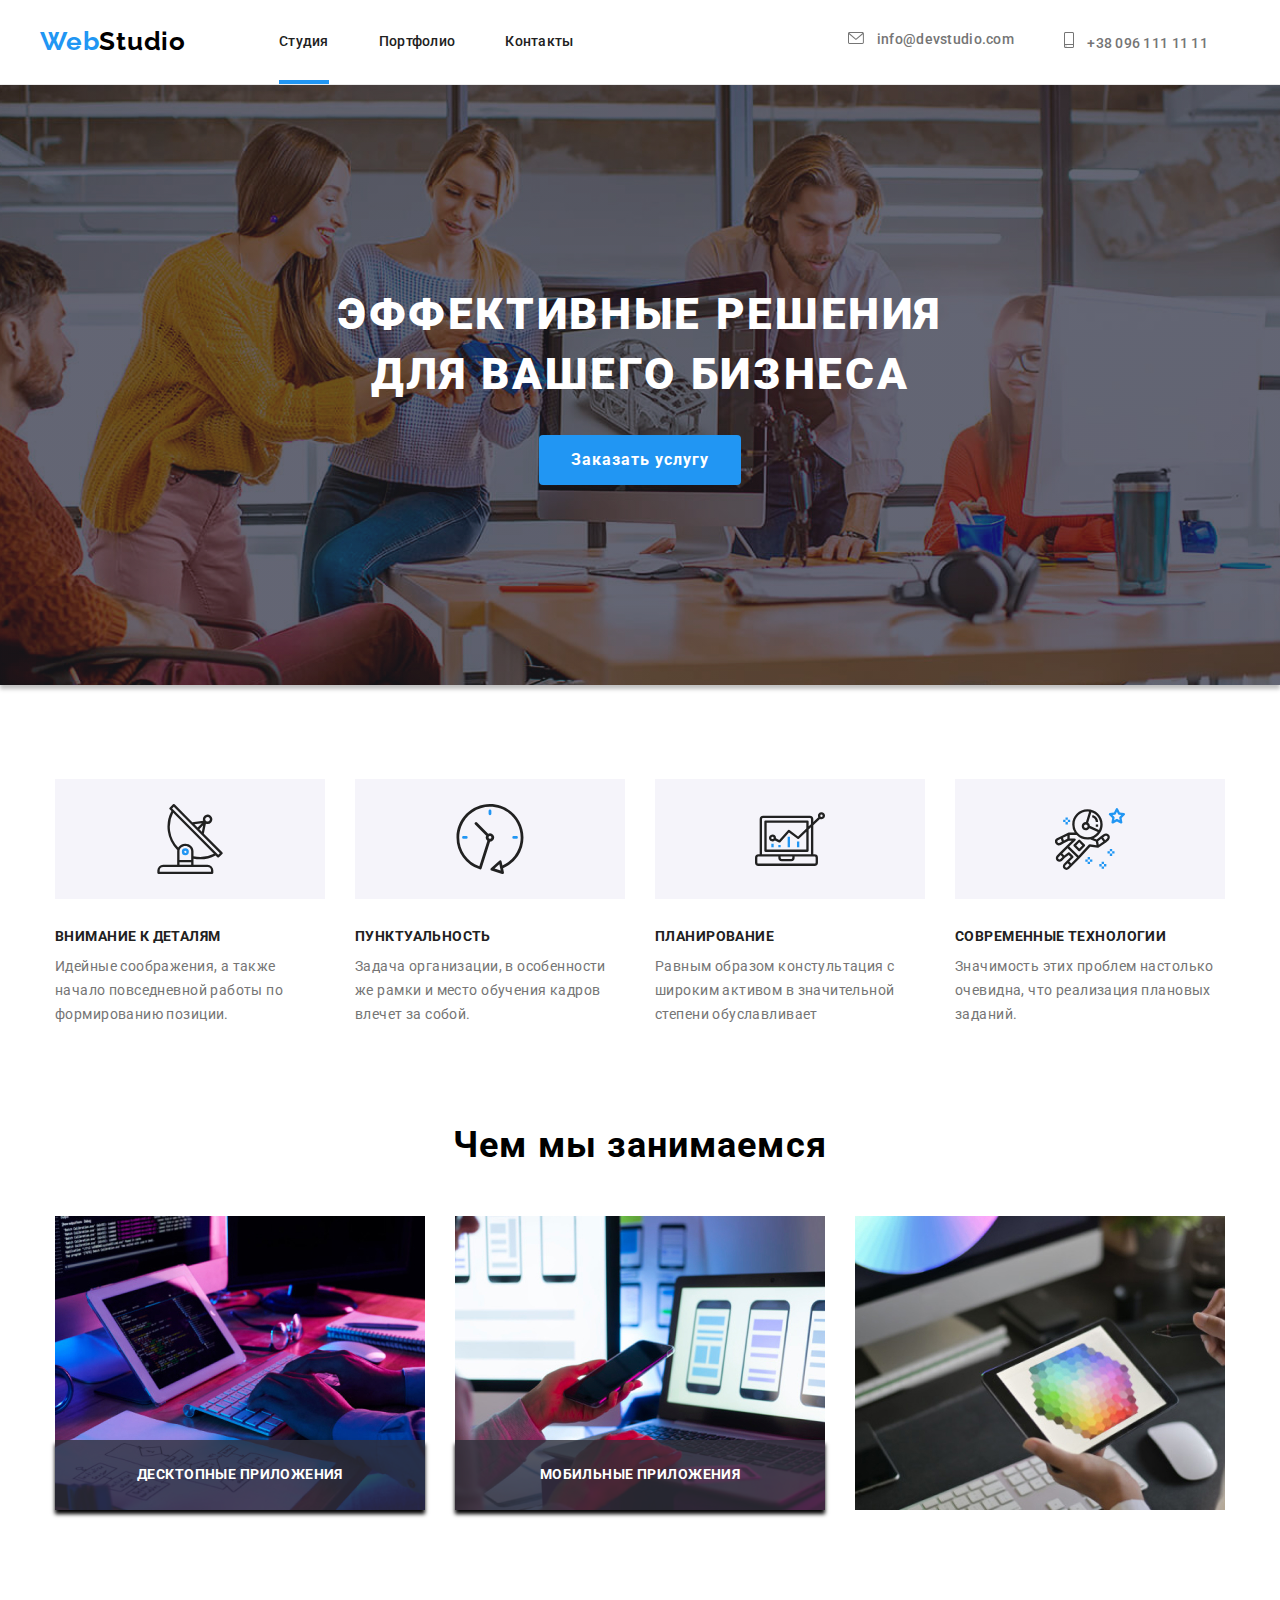
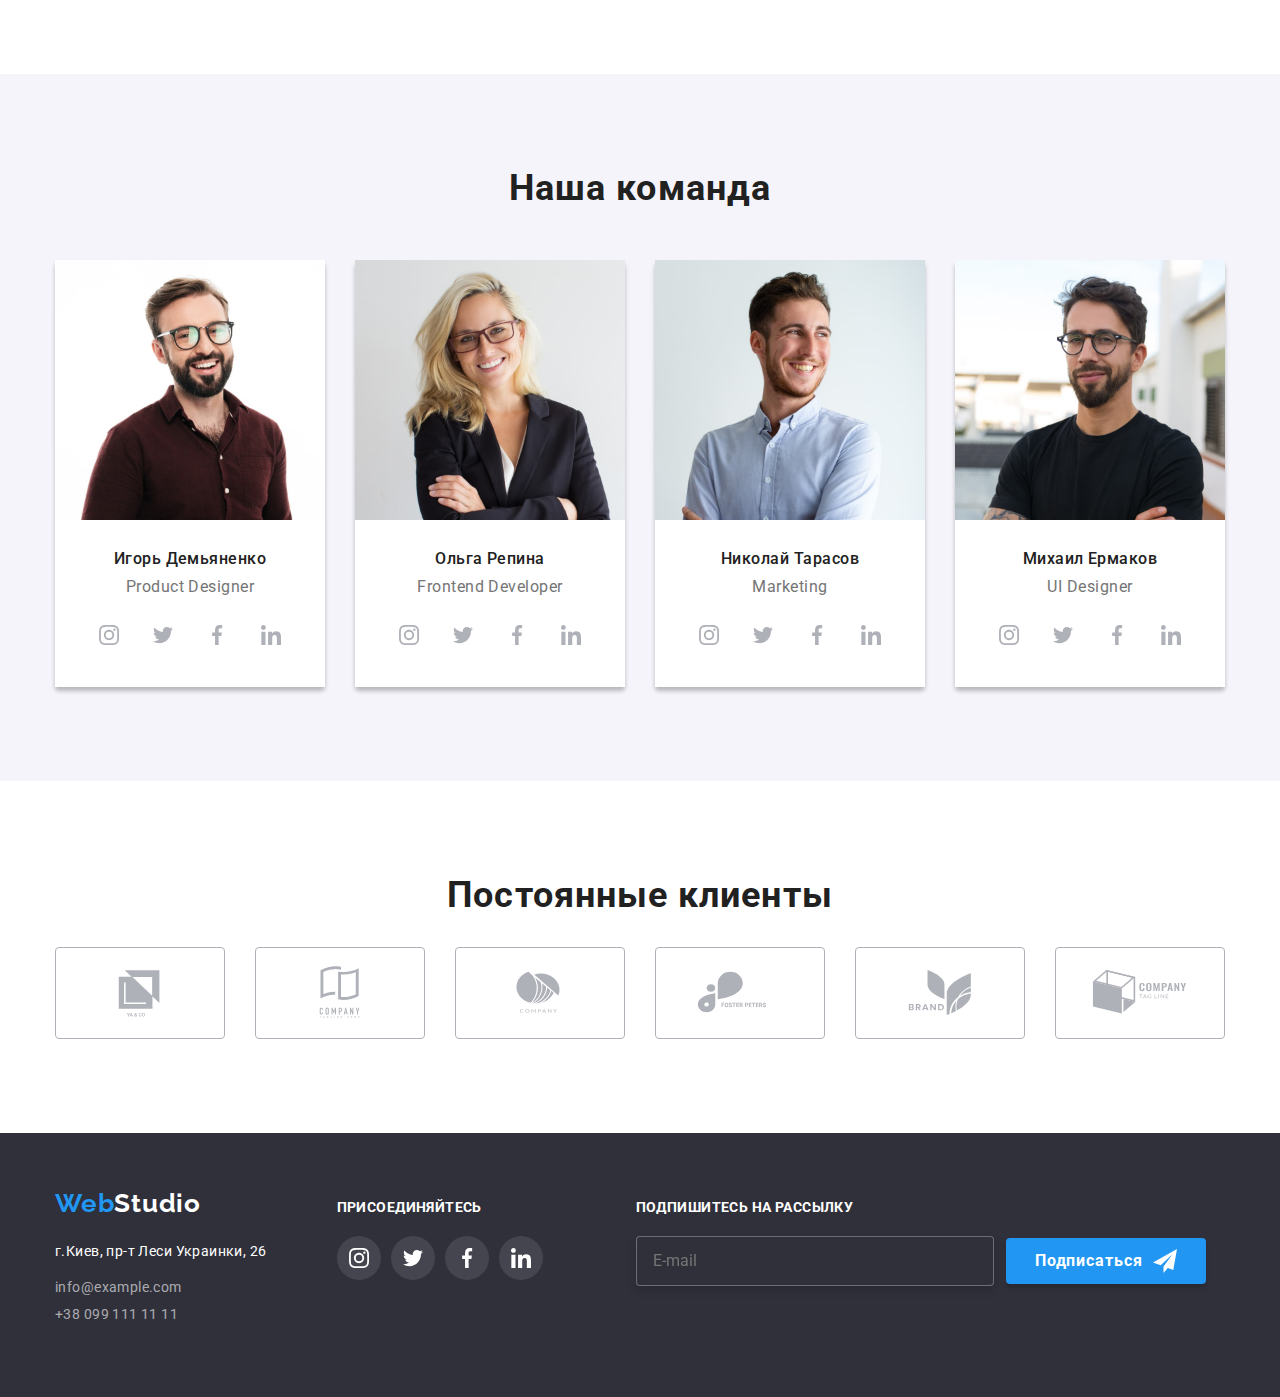
==== commit cf94ea57: "Изменил" ====
--- a/index.html
+++ b/index.html
@@ -29,7 +29,7 @@
     <header class="header">
         <div class="header__container container">
             <div class="header__headlink">
-                <a class="header__link" href="webstudio"><span class="header-link-txt">Web</span>Studio</a>
+                <a class="header__link" href="/"><span class="header-link-txt">Web</span>Studio</a>
                 <nav class="nav">
                     <ul class="nav__list list">
                         <li class="nav__item"><a class="nav__link current" href="#">Cтудия</a></li>
@@ -139,7 +139,7 @@
                         <div class="whatwedo__position-img">
                             <img class="whatwedo__image" src="./images/img (3).jpg" alt="технології3" width="370"
                                 height="294">
-                            <div class="whatwedo__position-actions">
+                            <div class="hatwedo__position-actions">
                                 <p class="whatwedo__text">ДИЗАЙНЕРСКИЕ РЕШЕНИЯ</p>
                             </div>
                         </div>
--- a/CSS/main.min.css
+++ b/CSS/main.min.css
@@ -1 +1 @@
-:root{--main-font:"Roboto", sans-serif;--secondary-font:"Raleway", sans-serif;--primary-color: #212121;--accent-color: #2196F3;--color-text: #757575;--white-text: #ffffff;--animation:cubic-bezier(0.4, 0, 0.2, 1) }body{font-family:var(--main-font);font:size 14px;line-height:1.71;letter-spacing:.03em;color:#e5e5e5}a{text-decoration:none}*,*::before,*::after{box-sizing:border-box}h1,h2,h3,h4,p{margin-top:0}.main-button__first{font-family:var(--main-font);font-size:16px;font-weight:500;line-height:1.62;letter-spacing:.03em;text-align:center;color:var(--primary-color);background-color:#f5f4fa}.main-button__scnd{font-family:var(--main-font);font-size:16px;font-weight:500;line-height:1.62;letter-spacing:.03em;text-align:center;color:var(--primary-color);background-color:#f5f4fa}.main-button__thd{font-family:var(--main-font);font-size:16px;font-weight:500;line-height:1.62;letter-spacing:.03em;text-align:center;color:var(--primary-color);background-color:#f5f4fa}.main-button__four{font-family:var(--main-font);font-size:16px;font-weight:500;line-height:1.62;letter-spacing:.03em;text-align:center;color:var(--primary-color);background-color:#f5f4fa}.main-button__five{font-family:var(--main-font);font-size:16px;font-weight:500;line-height:1.62;letter-spacing:.03em;text-align:center;color:var(--primary-color);background-color:#f5f4fa}button:hover{background-color:var(--accent-color);color:var(--white-text)}.button:focus{background-color:var(--accent-color);color:var(--white-text)}.button{cursor:pointer;transition:color 250ms var(--animation),background-color 250ms var(--animation)}button{border:none;border-radius:4px}.header__link{font-family:var(--secondary-font);font-weight:700;font-size:26px;line-height:.83;letter-spacing:.03em;color:#000}.header-link-txt{color:var(--accent-color)}.nav__list{font-family:var(--main-font);font-weight:500;font-size:14px;line-height:1.14;letter-spacing:.02em;color:var(--primary-color)}.nav__link{transition:color 250ms var(--animation)}.nav__link:hover,.nav__link:focus .nav__link{color:var(--accent-color)}.header__contacts{font-family:var(--main-font);font-size:14px;font-weight:500;line-height:1.14;letter-spacing:.02em;color:var(--color-text)}.header__mail{color:var(--color-text);transition:color 250ms var(--animation)}.header__phone{color:var(--color-text);transition:color 250ms var(--animation)}a{color:var(--primary-color)}.header__mail:hover,:focus{color:var(--accent-color)}.header__phone:hover,:focus{color:var(--accent-color)}.header__container{padding-left:15px;padding-right:15px;margin-left:auto;margin-right:auto;width:1200px}.header__headlink{display:flex}.header__link{display:flex;align-items:center;padding:24px 0px;margin-right:93px}.nav__list{display:flex;align-items:center;padding:0px;margin:0px}.nav__link{display:flex;align-items:center;padding:34px 0px;margin:0px}.nav__item{display:block;margin-right:50px}.nav__item:last-child{margin-right:0px}.header__contacts{display:flex;margin-left:auto;margin-top:0px;margin-bottom:0px;padding:32px}.header__item:not(:last-child){margin-right:50px}.header{border-bottom:1px solid;color:#ececec}.header__iconmail,.header__icontel{margin-right:10px;fill:#757575}.header__phone .header__icontel,.header__mail .header__iconmail{transition:fill 250ms var(--animation)}.header__phone:hover .header__icontel,.header__phone:focus .header__icontel{fill:var(--accent-color)}.header__mail:hover .header__iconmail,.header__mail:focus .header__iconmail{fill:var(--accent-color)}.nav__link{position:relative}.current{transition:transform 250ms var(--animation),opacity 250ms var(--animation)}.current:hover::after{transform:scale(1);opacity:1}.current::after{position:absolute;content:"";display:block;width:100%;height:4px;bottom:0;left:0;background-color:#2196f3;color:var(--accent-color)}.efectdecision{background-color:#2f303a}.efectdecision__title{font-family:var(--main-font);font-weight:900;font-size:44px;line-height:1.36;letter-spacing:.06em;color:var(--white-text)}.efectdecision__button{font-family:var(--main-font);font-size:16px;font-weight:700;line-height:1.87;letter-spacing:.06em;text-align:center;background-color:var(--accent-color);color:var(--white-text)}.efectdecision__button{cursor:pointer}.efectdecision{padding-top:200px;padding-bottom:200px;margin-left:auto;margin-right:auto;text-align:center}.efectdecision__title{margin:0px auto;margin-bottom:30px}.efectdecision__button{min-width:200px;padding:10px 32px}button{border:none;border-radius:4px}.efectdecision__title{width:696px;height:120px}.efectdecision{height:600px;margin-left:auto;margin-right:auto;background-image:linear-gradient(to right, rgba(47, 48, 58, 0.4), rgba(47, 48, 58, 0.4)),url(../images/background.jpg);background-position:center;background-repeat:no-repeat;background-size:cover;box-shadow:0px 4px 4px 0px rgba(0,0,0,.2509803922)}.quality__subtitle{font-family:var(--main-font);font-size:14px;font-weight:700;line-height:1.14;letter-spacing:.03em;text-align:left;color:var(--primary-color)}.quality__text{font-family:var(--main-font);font-size:14px;font-weight:400;line-height:1.71;letter-spacing:.03em;text-align:left;color:var(--color-text)}.quality{padding-top:94px;padding-bottom:94px}.quality__container{width:1200px;padding-left:15px;padding-right:15px;margin-right:auto;margin-left:auto}.quality__list{display:flex;margin:0px;padding:0px}.quality__item{margin-right:30px}.quality__item:last-child{margin-right:0px}.quality__subtitle{margin-bottom:10px}.quality__text{width:270px;height:75px;margin-bottom:0px}.quality__icon{width:270px;height:120px;background-color:#f5f4fa;margin-bottom:30px;display:flex;justify-content:center;align-items:center}.whatwedo{display:flex;margin-bottom:94px}.whatwedo__container{width:1200px;margin-right:auto;margin-left:auto;padding-left:15px;padding-right:15px}.whatwedo__secondtitle{margin-bottom:50px}.whatwedo__list{display:flex}.whatwedo__list{margin:0px;padding:0px}.whatwedo__item{margin-right:30px}.whatwedo__item:last-child{margin-right:0px}.whatwedo__container{z-index:10}.whatwedo__position-actions{position:absolute;bottom:0;left:0;width:100%;height:70px;background:rgba(47,48,58,.8);box-shadow:0px 4px 4px 0px;display:flex;justify-content:center}.whatwedo__image{display:block;max-width:100%;height:auto}.whatwedo__position-img{position:relative}.whatwedo__text{margin:0px;padding:0px;justify-content:center;font-family:var(--main-font);font-size:14px;font-weight:700;line-height:1.14;letter-spacing:.03em;text-align:center;color:var(--white-text);padding-top:27px;padding-bottom:27px}.text-overlay{margin:0}.comand{background-color:#f5f4fa}.secondtitle{font-family:var(--main-font);font-size:36px;font-weight:700;line-height:1.16;letter-spacing:.03em;text-align:center;color:var(--primary-color)}.comand__secondtitle{font-family:var(--main-font);font-size:36px;font-weight:700;line-height:1.16;letter-spacing:.03em;text-align:center;color:var(--primary-color)}.comand__subtitle{font-family:var(--main-font);font-size:16px;font-style:normal;font-weight:500;line-height:1.18;letter-spacing:.03em;text-align:center;color:var(--primary-color)}.comand__text{font-family:var(--main-font);font-size:16px;font-weight:400;line-height:1.17;letter-spacing:.03em;text-align:center;color:var(--color-text)}.comand-image{background-image:url()}.comand{padding-top:94px;padding-bottom:94px}.comand__container{width:1200px;margin-right:auto;margin-left:auto;padding-top:0px;padding-right:15px;padding-left:15px}.comand__secondtitle{margin:0px;margin-bottom:50px}.comand__list{display:flex;margin:0px;padding:0px}.comand__image{display:block}.comand__item{display:block;margin-right:30px}.comand__item:last-child{margin-right:0px}.comand__general{padding-top:30px;padding-bottom:30px;margin:0px}.comand__subtitle{margin-bottom:0px}.comand__text{margin-top:10px;margin-bottom:16px}.comand__general{background-color:#fff}.comand__iconlist{display:flex;list-style-type:none;padding-left:0px;justify-content:center}.comand__icon{transition:fill 250ms var(--animation)}.comand__link{display:flex;justify-content:center;align-items:center;width:44px;height:44px;border-radius:50%;transition:background-color 250ms var(--animation),fill 250ms var(--animation)}.comand__link:hover .comand__icon,.comand__link:focus .comand__icon{fill:#fff}.comand__link:hover,.comand__link:focus{background-color:#2196f3}.comand__link{fill:#afb1b8}.comand__iconitem{list-style-type:none;display:flex;padding-left:0;justify-content:center}.comand__iconitem:not(:last-child){margin-right:10px}.comand__item{box-shadow:0px 4px 4px 0px rgba(0,0,0,.2509803922);border-radius:4px}.clients{display:flex;padding-top:94px;padding-bottom:94px}.clients__container{width:1200px;margin-right:auto;margin-left:auto;padding-left:15px;padding-right:15px}.clients__list{display:flex;padding:0px;margin-top:0px;margin-bottom:0px}.clients__link{display:flex;justify-content:center;align-items:center;width:170px;height:92px}.clients__item{margin-right:30px;display:flex;list-style-type:none}.clients__item:last-child{margin-right:0px}.clients__link{border:1px solid #afb1b8;border-radius:4px;transition:fill 250ms var(--animation),border 250ms var(--animation)}.clients__icon{fill:#afb1b8;background-position:center;background-repeat:no-repeat;transition:fill 250ms var(--animation)}.clients__link:hover,.clients__link:focus{border:1px solid var(--accent-color)}.clients__link:hover .clients__icon,.clients__link:focus .clients__icon{fill:var(--accent-color)}.footer{background-color:#2f303a}.footer__address{font-family:var(--main-font);font-style:normal;font-size:14px;font-weight:400;line-height:1.71;letter-spacing:.03em;text-align:left;color:var(--white-text)}.footer__link{font-family:var(--secondary-font);font-weight:700;font-size:26px;line-height:.83;letter-spacing:.03em;color:var(--white-text)}.footer__logo{color:var(--accent-color)}.footer__mail{font-family:var(--main-font);font-size:14px;font-weight:400;line-height:1.71;letter-spacing:.03em;text-align:left;color:rgba(255,255,255,.6)}.footer__phone{font-family:var(--main-font);font-size:14px;font-weight:400;line-height:1.71;letter-spacing:.03em;text-align:left;color:rgba(255,255,255,.6)}a{text-decoration:none}.footer{padding-top:60px;padding-bottom:60px}.footer__container{width:1200px;padding-right:15px;padding-left:15px;margin-right:auto;margin-left:auto}.footer__text{margin-top:20px;margin-bottom:9px}.footer__list{margin:0px;padding:0px;list-style:none;display:block;margin-bottom:9px}.footer__container{align-items:baseline;display:flex}.footer__contacts{margin-right:70px}.footer__title{font-family:var(--main-font);font-weight:700px;font-size:14px;line-height:1.14;letter-spacing:.03em;color:var(--white-text);margin-top:0px;display:flex;margin-bottom:20px}.footer__listicon{display:flex;justify-content:center;align-items:center;margin:0px;padding:0px;list-style-type:none}.footer__linkicon{display:flex;justify-content:center;align-items:center;width:44px;height:44px;border-radius:50%;background-color:rgba(255,255,255,.1);background-repeat:no-repeat;background-position:center;transition:background-color 250ms var(--animation)}.footer__linkicon:hover,.footer__linkicon:focus{background-color:var(--accent-color)}.footer__itemicon:not(:last-child){margin-right:10px}.footer__icon{fill:var(--white-text);background-position:center;background-repeat:no-repeat;transition:background-color 250ms var(--animation),fill 250ms var(--animation)}.footer__icon:hover,.footer__icon:focus{background-color:#2196f3;fill:#fff}.footer-subscription{display:flex;margin-left:93px;padding:0px}.footer__secondtitle{font-family:var(--main-font);font-weight:700px;font-size:14px;line-height:1.14;letter-spacing:.03em;color:var(--white-text);margin-top:0px;display:flex;margin-bottom:20px;text-transform:uppercase;display:flex}.footer__dispatch{display:flex;align-items:center;margin-top:20px}.footer__dispatch input{padding:15px 16px;width:358px;height:50px;border:1px solid rgba(255,255,255,.3);box-sizing:border-box;filter:drop-shadow(0px 4px 4px rgba(0, 0, 0, 0.15));border-radius:4px;background:#2f303a;color:var(--white-text)}.footer__sendicon{margin-left:10px;fill:var(--white-text)}.footer__button{display:inline-flex;align-items:center;margin-left:12px;padding:8px 29px;text-align:center;font-family:var(--main-font);font-size:16px;font-weight:700;line-height:1.87;letter-spacing:.06em;text-align:center;box-shadow:0px 4px 4px rgba(0,0,0,.15);background-color:var(--accent-color);color:var(--white-text);cursor:pointer}.footer__span{display:flex}.main-button__first{font-family:var(--main-font);font-size:16px;font-weight:500;line-height:1.62;letter-spacing:.03em;text-align:center;color:var(--primary-color);background-color:#f5f4fa}.main-button__scnd{font-family:var(--main-font);font-size:16px;font-weight:500;line-height:1.62;letter-spacing:.03em;text-align:center;color:var(--primary-color);background-color:#f5f4fa}.main-button__thd{font-family:var(--main-font);font-size:16px;font-weight:500;line-height:1.62;letter-spacing:.03em;text-align:center;color:var(--primary-color);background-color:#f5f4fa}.main-button__four{font-family:var(--main-font);font-size:16px;font-weight:500;line-height:1.62;letter-spacing:.03em;text-align:center;color:var(--primary-color);background-color:#f5f4fa}.main-button__five{font-family:var(--main-font);font-size:16px;font-weight:500;line-height:1.62;letter-spacing:.03em;text-align:center;color:var(--primary-color);background-color:#f5f4fa}button:hover{background-color:var(--accent-color);color:var(--white-text)}.button:focus{background-color:var(--accent-color);color:var(--white-text)}.button{cursor:pointer;transition:color 250ms var(--animation),background-color 250ms var(--animation)}.portfolio__title{font-family:var(--main-font);font-size:18px;font-weight:700;line-height:2;letter-spacing:.06em;text-align:left;color:var(--primary-color)}.portfolio__subtitle{font-family:var(--main-font);font-size:16px;font-weight:400;line-height:1.87;letter-spacing:.03em;text-align:left;color:var(--color-text)}.link-current{color:var(--accent-color);text-decoration:none}.link-current:hover .link-current:focus .main-button{display:block}.container{width:1230px;padding-left:15px;padding-right:15px;margin-left:auto;margin-right:auto}.main-button__container{padding:94px 0px}.main-button__list{display:flex;justify-content:center;margin-bottom:50px;margin-top:0px;padding-left:0px}.main-button__list-top:last-child{margin-right:0px}.portfolio-content{display:flex;flex-wrap:wrap;justify-content:center;margin:0px;padding:0px}.portfolio__item{margin-top:0px;margin-left:0px;margin-right:30px;margin-bottom:30px;width:370px;border:1px solid;border-color:#eee}.portfolio__item:nth-child(3n){margin-right:0px}.portfolio__item:nth-last-child(-n+3){margin-bottom:0px}.portfolio-text{padding:20px 24px}.portfolio__title{margin-bottom:4px}.portfolio__subtitle{margin:0px 0px}.main-button__first{margin-right:8px;padding:6px 22px}.main-button__scnd{margin-right:8px;padding:6px 22px}.main-button__thd{margin-right:8px;padding:6px 22px}.main-button__four{margin-right:8px;padding:6px 22px}.main-button__five{margin-right:0px;padding:6px 22px}img{display:block;max-width:100%;height:auto}.portfolio__item{transition:box-shadow 250ms var(--animation)}.portfolio__item:hover,.portfolio__item:focus{box-shadow:0px 3px 1px rgba(0,0,0,.1),0px 1px 2px rgba(0,0,0,.08),0px 2px 2px rgba(0,0,0,.12)}.portfolio-overlay{position:relative;overflow:hidden}.portfolio-overlay:hover .text-overlay,.portfolio-overlay:focus .text-overlay{transform:translateY(0)}.text-overlay{position:absolute;width:100%;height:100%;bottom:0;left:0;transform:translateY(100%);transition:transform 250ms cubic-bezier(0.4, 0, 0.2, 1);background-color:var(--accent-color);display:flex;padding:63px 24px;font-family:var(--main-font);font-size:18px;font-weight:400;line-height:1.5;letter-spacing:.03em;text-align:left;color:var(--white-text)}.modal-text{margin:0px;margin-bottom:12px;font-family:var(--main-font);font-size:20px;font-weight:700;line-height:1.15;letter-spacing:.03em;text-align:center;color:#212121}.label-field{display:flex;cursor:pointer;font-size:12px}.close{display:flex;text-align:center;margin-right:auto;margin-left:auto;padding:10px 56px;font-family:var(--main-font);font-size:16px;font-weight:700;line-height:1.87;letter-spacing:.06em;text-align:center;background-color:var(--accent-color);color:var(--white-text);cursor:pointer}.submite-modaleposition{position:relative}.container-fieldmod{position:relative;display:flex;flex-direction:column;margin:0;border:1px solid rgba(33,33,33,.2);box-sizing:border-box;border-radius:4px;transition:border-color 250ms var(--animation);margin-bottom:4px}.container-fieldmod:last-child{margin-bottom:0px}.container-fieldmod input{margin:0;padding:11px;padding-left:42px;box-sizing:border-box;border-radius:4px;margin:0px;transition:border-color 250ms var(--animation)}.label-field{display:flex;cursor:pointer;color:var(--color-text);margin-bottom:4px}.input-field{width:100%;height:40px;border:none;cursor:pointer}.input-field:hover,:focus-within{border-color:#2196f3;fill:#2196f3}.container-fieldmod:hover,:focus-within{border-color:#2196f3}.input-field:hover+.modicon,.input-field:focus+.modicon{fill:var(--accent-color)}.input-field{outline:none}.modicon{position:absolute;top:50%;left:12px;transform:translateY(-50%);display:inline-block;width:18px;height:18px;transition:fill 250ms var(--animation);fill:#212121}.modicon:hover,:focus-within{fill:var(--accent-color)}.comment-field{margin:0px;resize:none;padding:12px 16px;cursor:pointer;border:1px solid rgba(33,33,33,.2)}.input-fiel{position:absolute;appearance:none}.modicons{position:absolute;left:-36px;width:16px;height:15px;border:2px solid #2a2a2a;border-radius:4px;fill:var(--white-text);margin-left:12px}.input-fiel:checked~.modicons{fill:var(--white-text);border-color:var(--accent-color);background-color:var(--accent-color);background-origin:border-box;background-size:contain}.container-fieldmod-checkbox{display:flex;align-items:center;margin-top:20px;margin-bottom:30px}.hero-form-link{margin-left:4px;color:var(--accent-color);text-decoration:underline;cursor:pointer;font-size:14px}.container-fieldmod-checkbox .checkbox-lable{position:relative;margin-left:36px;display:flex;align-items:center;font-family:"Roboto";font-style:normal;font-weight:400;font-size:14px;line-height:1.7;letter-spacing:.03em;color:var(--color-text)}.backdrop{position:fixed;top:0;left:0;width:100%;height:100%;background-color:rgba(0,0,0,.2);transition:opacity 500ms cubic-bezier(0.4, 0, 0.2, 1),visibility 500ms cubic-bezier(0.4, 0, 0.2, 1),pointer-events 500ms cubic-bezier(0.4, 0, 0.2, 1)}.backdrop.is-hidden{opacity:0;visibility:hidden;pointer-events:none}.modal{position:absolute;top:50%;left:50%;transform:scaleY(1);transform:translate(-50%, -50%);width:528px;height:581px;background-color:var(--white-text);opacity:1;transition:transform 250ms cubic-bezier(0.4, 0, 0.2, 1);box-shadow:0px 1px 3px rgba(0,0,0,.12),0px 1px 1px rgba(0,0,0,.14),0px 2px 1px rgba(0,0,0,.2);border-radius:4px;animation:animate125 3000ms infinite 1000ms}.modal-btn{position:absolute;top:8px;right:8px;padding:0;border-radius:50%;background-color:#fff;width:30px;height:30px;display:flex;justify-content:center;align-items:center;border:1px solid rgba(0,0,0,.1)}.backdrop{position:fixed;top:0;left:0;width:100%;height:100%;background-color:rgba(0,0,0,.2);transition:opacity 500ms cubic-bezier(0.4, 0, 0.2, 1),visibility 500ms cubic-bezier(0.4, 0, 0.2, 1),pointer-events 500ms cubic-bezier(0.4, 0, 0.2, 1)}.backdrop.is-hidden{opacity:0;visibility:hidden;pointer-events:none}/*# sourceMappingURL=main.min.css.map */+:root{--main-font:"Roboto", sans-serif;--secondary-font:"Raleway", sans-serif;--primary-color: #212121;--accent-color: #2196F3;--color-text: #757575;--white-text: #ffffff;--animation:cubic-bezier(0.4, 0, 0.2, 1) }body{font-family:var(--main-font);font:size 14px;line-height:1.71;letter-spacing:.03em;color:#000}a{text-decoration:none}*,*::before,*::after{box-sizing:border-box}h1,h2,h3,h4,p{margin-top:0}.main-button__first{font-family:var(--main-font);font-size:16px;font-weight:500;line-height:1.62;letter-spacing:.03em;text-align:center;color:var(--primary-color);background-color:#f5f4fa}.main-button__scnd{font-family:var(--main-font);font-size:16px;font-weight:500;line-height:1.62;letter-spacing:.03em;text-align:center;color:var(--primary-color);background-color:#f5f4fa}.main-button__thd{font-family:var(--main-font);font-size:16px;font-weight:500;line-height:1.62;letter-spacing:.03em;text-align:center;color:var(--primary-color);background-color:#f5f4fa}.main-button__four{font-family:var(--main-font);font-size:16px;font-weight:500;line-height:1.62;letter-spacing:.03em;text-align:center;color:var(--primary-color);background-color:#f5f4fa}.main-button__five{font-family:var(--main-font);font-size:16px;font-weight:500;line-height:1.62;letter-spacing:.03em;text-align:center;color:var(--primary-color);background-color:#f5f4fa}.button{cursor:pointer;transition:color 250ms var(--animation),background-color 250ms var(--animation)}button{border:none;border-radius:4px}.button:hover,.button:focus{background-color:var(--accent-color);color:var(--white-text)}.header__link{font-family:var(--secondary-font);font-weight:700;font-size:26px;line-height:.83;letter-spacing:.03em;color:#000}.header-link-txt{color:var(--accent-color)}.nav__list{font-family:var(--main-font);font-weight:500;font-size:14px;line-height:1.14;letter-spacing:.02em;color:var(--primary-color)}.nav__link{transition:color 250ms var(--animation)}.nav__link:hover,.nav__link:focus .nav__link{color:var(--accent-color)}.header__contacts{font-family:var(--main-font);font-size:14px;font-weight:500;line-height:1.14;letter-spacing:.02em;color:var(--color-text)}.header__mail{color:var(--color-text);transition:color 250ms var(--animation)}.header__phone{color:var(--color-text);transition:color 250ms var(--animation)}a{color:var(--primary-color)}.header__mail:hover,:focus{color:var(--accent-color)}.header__phone:hover,:focus{color:var(--accent-color)}.header__container{padding-left:15px;padding-right:15px;margin-left:auto;margin-right:auto;width:1200px}.header__headlink{display:flex}.header__link{display:flex;align-items:center;padding:24px 0px;margin-right:93px}.nav__list{display:flex;align-items:center;padding:0px;margin:0px}.nav__link{display:flex;align-items:center;padding:34px 0px;margin:0px}.nav__item{display:block;margin-right:50px}.nav__item:last-child{margin-right:0px}.header__contacts{display:flex;margin-left:auto;margin-top:0px;margin-bottom:0px;padding:32px}.header__item:not(:last-child){margin-right:50px}.header{border-bottom:1px solid;color:#ececec}.header__iconmail,.header__icontel{margin-right:10px;fill:#757575}.header__phone .header__icontel,.header__mail .header__iconmail{transition:fill 250ms var(--animation)}.header__phone:hover .header__icontel,.header__phone:focus .header__icontel{fill:var(--accent-color)}.header__mail:hover .header__iconmail,.header__mail:focus .header__iconmail{fill:var(--accent-color)}.nav__link{position:relative}.current{transition:transform 250ms var(--animation),opacity 250ms var(--animation)}.current:hover::after{transform:scale(1);opacity:1}.current::after{position:absolute;content:"";display:block;width:100%;height:4px;bottom:0;left:0;background-color:#2196f3;color:var(--accent-color)}.efectdecision{background-color:#2f303a}.efectdecision__title{font-family:var(--main-font);font-weight:900;font-size:44px;line-height:1.36;letter-spacing:.06em;color:var(--white-text)}.efectdecision__button{font-family:var(--main-font);font-size:16px;font-weight:700;line-height:1.87;letter-spacing:.06em;text-align:center;background-color:var(--accent-color);color:var(--white-text)}.efectdecision__button{cursor:pointer}.efectdecision{padding-top:200px;padding-bottom:200px;margin-left:auto;margin-right:auto;text-align:center}.efectdecision__title{margin:0px auto;margin-bottom:30px}.efectdecision__button{min-width:200px;padding:10px 32px}button{border:none;border-radius:4px}.efectdecision__title{width:696px;height:120px}.efectdecision{height:600px;margin-left:auto;margin-right:auto;background-image:linear-gradient(to right, rgba(47, 48, 58, 0.4), rgba(47, 48, 58, 0.4)),url("../images/background.jpg");background-position:center;background-repeat:no-repeat;background-size:cover;box-shadow:0px 4px 4px 0px rgba(0,0,0,.2509803922)}.quality__subtitle{font-family:var(--main-font);font-size:14px;font-weight:700;line-height:1.14;letter-spacing:.03em;text-align:left;color:var(--primary-color)}.quality__text{font-family:var(--main-font);font-size:14px;font-weight:400;line-height:1.71;letter-spacing:.03em;text-align:left;color:var(--color-text)}.quality{padding-top:94px;padding-bottom:94px}.quality__container{width:1200px;padding-left:15px;padding-right:15px;margin-right:auto;margin-left:auto}.quality__list{display:flex;margin:0px;padding:0px}.quality__item{margin-right:30px}.quality__item:last-child{margin-right:0px}.quality__subtitle{margin-bottom:10px}.quality__text{width:270px;height:75px;margin-bottom:0px}.quality__icon{width:270px;height:120px;background-color:#f5f4fa;margin-bottom:30px;display:flex;justify-content:center;align-items:center}.whatwedo{display:flex;margin-bottom:94px}.whatwedo__container{width:1200px;margin-right:auto;margin-left:auto;padding-left:15px;padding-right:15px}.whatwedo__secondtitle{margin-bottom:50px;height:42px;left:668px;top:1693px;font-size:36px;line-height:42px;text-align:center;letter-spacing:.03em;text-color:black}.whatwedo__list{display:flex}.whatwedo__list{margin:0px;padding:0px}.whatwedo__item{margin-right:30px}.whatwedo__item:last-child{margin-right:0px}.whatwedo__container{z-index:10}.whatwedo__position-actions{position:absolute;bottom:0;left:0;width:100%;height:70px;background:rgba(47,48,58,.8);box-shadow:0px 4px 4px 0px;display:flex;justify-content:center}.whatwedo__image{display:block;max-width:100%;height:auto}.whatwedo__position-img{position:relative}.whatwedo__text{margin:0px;padding:0px;justify-content:center;font-family:var(--main-font);font-size:14px;font-weight:700;line-height:1.14;letter-spacing:.03em;text-align:center;color:var(--white-text);padding-top:27px;padding-bottom:27px}.text-overlay{margin:0}.comand{background-color:#f5f4fa}.secondtitle{font-family:var(--main-font);font-size:36px;font-weight:700;line-height:1.16;letter-spacing:.03em;text-align:center;color:var(--primary-color)}.comand__secondtitle{font-family:var(--main-font);font-size:36px;font-weight:700;line-height:1.16;letter-spacing:.03em;text-align:center;color:var(--primary-color)}.comand__subtitle{font-family:var(--main-font);font-size:16px;font-style:normal;font-weight:500;line-height:1.18;letter-spacing:.03em;text-align:center;color:var(--primary-color)}.comand__text{font-family:var(--main-font);font-size:16px;font-weight:400;line-height:1.17;letter-spacing:.03em;text-align:center;color:var(--color-text)}.comand-image{background-image:url()}.comand{padding-top:94px;padding-bottom:94px}.comand__container{width:1200px;margin-right:auto;margin-left:auto;padding-top:0px;padding-right:15px;padding-left:15px}.comand__secondtitle{margin:0px;margin-bottom:50px}.comand__list{display:flex;margin:0px;padding:0px}.comand__image{display:block}.comand__item{display:block;margin-right:30px}.comand__item:last-child{margin-right:0px}.comand__general{padding-top:30px;padding-bottom:30px;margin:0px}.comand__subtitle{margin-bottom:0px}.comand__text{margin-top:10px;margin-bottom:16px}.comand__general{background-color:#fff}.comand__iconlist{display:flex;list-style-type:none;padding-left:0px;justify-content:center}.comand__icon{transition:fill 250ms var(--animation)}.comand__link{display:flex;justify-content:center;align-items:center;width:44px;height:44px;border-radius:50%;transition:background-color 250ms var(--animation),fill 250ms var(--animation)}.comand__link:hover .comand__icon,.comand__link:focus .comand__icon{fill:#fff}.comand__link{fill:#afb1b8}.comand__iconitem{list-style-type:none;display:flex;padding-left:0;justify-content:center}.comand__iconitem:not(:last-child){margin-right:10px}.comand__item{box-shadow:0px 4px 4px 0px rgba(0,0,0,.2509803922);border-radius:4px}.comand__link:hover,.comand__link:focus{background-color:#2196f3}.clients{display:flex;padding-top:94px;padding-bottom:94px}.clients__container{width:1200px;margin-right:auto;margin-left:auto;padding-left:15px;padding-right:15px}.clients__list{display:flex;padding:0px;margin-top:0px;margin-bottom:0px}.clients__link{display:flex;justify-content:center;align-items:center;width:170px;height:92px}.clients__item{margin-right:30px;display:flex;list-style-type:none}.clients__item:last-child{margin-right:0px}.clients__link{border:1px solid #afb1b8;border-radius:4px;transition:fill 250ms var(--animation),border 250ms var(--animation)}.clients__icon{fill:#afb1b8;background-position:center;background-repeat:no-repeat;transition:fill 250ms var(--animation)}.clients .clients__link:hover,.clients .clients__link:focus{border:1px solid var(--accent-color)}.clients:hover,.clients:focus{fill:var(--accent-color)}.footer{background-color:#2f303a}.footer__address{font-family:var(--main-font);font-style:normal;font-size:14px;font-weight:400;line-height:1.71;letter-spacing:.03em;text-align:left;color:var(--white-text)}.footer__link{font-family:var(--secondary-font);font-weight:700;font-size:26px;line-height:.83;letter-spacing:.03em;color:var(--white-text)}.footer__logo{color:var(--accent-color)}.footer__mail{font-family:var(--main-font);font-size:14px;font-weight:400;line-height:1.71;letter-spacing:.03em;text-align:left;color:rgba(255,255,255,.6)}.footer__phone{font-family:var(--main-font);font-size:14px;font-weight:400;line-height:1.71;letter-spacing:.03em;text-align:left;color:rgba(255,255,255,.6)}a{text-decoration:none}.footer{padding-top:60px;padding-bottom:60px}.footer__container{width:1200px;padding-right:15px;padding-left:15px;margin-right:auto;margin-left:auto}.footer__text{margin-top:20px;margin-bottom:9px}.footer__list{margin:0px;padding:0px;list-style:none;display:block;margin-bottom:9px}.footer__container{align-items:baseline;display:flex}.footer__contacts{margin-right:70px}.footer__title{font-family:var(--main-font);font-weight:700px;font-size:14px;line-height:1.14;letter-spacing:.03em;color:var(--white-text);margin-top:0px;display:flex;margin-bottom:20px}.footer__listicon{display:flex;justify-content:center;align-items:center;margin:0px;padding:0px;list-style-type:none}.footer__linkicon{display:flex;justify-content:center;align-items:center;width:44px;height:44px;border-radius:50%;background-color:rgba(255,255,255,.1);background-repeat:no-repeat;background-position:center;transition:background-color 250ms var(--animation)}.footer__linkicon:hover,.footer__linkicon:focus{background-color:var(--accent-color)}.footer__itemicon:not(:last-child){margin-right:10px}.footer__icon{fill:var(--white-text);background-position:center;background-repeat:no-repeat;transition:background-color 250ms var(--animation),fill 250ms var(--animation)}.footer__icon:hover,.footer__icon:focus{background-color:#2196f3;fill:#fff}.footer-subscription{display:flex;margin-left:93px;padding:0px}.footer__secondtitle{font-family:var(--main-font);font-weight:700px;font-size:14px;line-height:1.14;letter-spacing:.03em;color:var(--white-text);margin-top:0px;display:flex;margin-bottom:20px;text-transform:uppercase;display:flex}.footer__dispatch{display:flex;align-items:center;margin-top:20px}.footer__dispatch input{padding:15px 16px;width:358px;height:50px;border:1px solid rgba(255,255,255,.3);box-sizing:border-box;filter:drop-shadow(0px 4px 4px rgba(0, 0, 0, 0.15));border-radius:4px;background:#2f303a;color:var(--white-text)}.footer__sendicon{margin-left:10px;fill:var(--white-text)}.footer__button{display:inline-flex;align-items:center;margin-left:12px;padding:8px 29px;text-align:center;font-family:var(--main-font);font-size:16px;font-weight:700;line-height:1.87;letter-spacing:.06em;text-align:center;box-shadow:0px 4px 4px rgba(0,0,0,.15);background-color:var(--accent-color);color:var(--white-text);cursor:pointer}.footer__span{display:flex}.main-button__first{font-family:var(--main-font);font-size:16px;font-weight:500;line-height:1.62;letter-spacing:.03em;text-align:center;color:var(--primary-color);background-color:#f5f4fa}.main-button__scnd{font-family:var(--main-font);font-size:16px;font-weight:500;line-height:1.62;letter-spacing:.03em;text-align:center;color:var(--primary-color);background-color:#f5f4fa}.main-button__thd{font-family:var(--main-font);font-size:16px;font-weight:500;line-height:1.62;letter-spacing:.03em;text-align:center;color:var(--primary-color);background-color:#f5f4fa}.main-button__four{font-family:var(--main-font);font-size:16px;font-weight:500;line-height:1.62;letter-spacing:.03em;text-align:center;color:var(--primary-color);background-color:#f5f4fa}.main-button__five{font-family:var(--main-font);font-size:16px;font-weight:500;line-height:1.62;letter-spacing:.03em;text-align:center;color:var(--primary-color);background-color:#f5f4fa}button:hover{background-color:var(--accent-color);color:var(--white-text)}.button:focus{background-color:var(--accent-color);color:var(--white-text)}.button{cursor:pointer;transition:color 250ms var(--animation),background-color 250ms var(--animation)}.portfolio__title{font-family:var(--main-font);font-size:18px;font-weight:700;line-height:2;letter-spacing:.06em;text-align:left;color:var(--primary-color)}.portfolio__subtitle{font-family:var(--main-font);font-size:16px;font-weight:400;line-height:1.87;letter-spacing:.03em;text-align:left;color:var(--color-text)}.link-current{color:var(--accent-color);text-decoration:none}.link-current:hover .link-current:focus .main-button{display:block}.container{width:1230px;padding-left:15px;padding-right:15px;margin-left:auto;margin-right:auto}.main-button__container{padding:94px 0px}.main-button__list{display:flex;justify-content:center;margin-bottom:50px;margin-top:0px;padding-left:0px}.main-button__list-top:last-child{margin-right:0px}.portfolio-content{display:flex;flex-wrap:wrap;justify-content:center;margin:0px;padding:0px}.portfolio__item{margin-top:0px;margin-left:0px;margin-right:30px;margin-bottom:30px;width:370px;border:1px solid;border-color:#eee}.portfolio__item:nth-child(3n){margin-right:0px}.portfolio__item:nth-last-child(-n+3){margin-bottom:0px}.portfolio-text{padding:20px 24px}.portfolio__title{margin-bottom:4px}.portfolio__subtitle{margin:0px 0px}.main-button__first{margin-right:8px;padding:6px 22px}.main-button__scnd{margin-right:8px;padding:6px 22px}.main-button__thd{margin-right:8px;padding:6px 22px}.main-button__four{margin-right:8px;padding:6px 22px}.main-button__five{margin-right:0px;padding:6px 22px}img{display:block;max-width:100%;height:auto}.portfolio__item{transition:box-shadow 250ms var(--animation)}.portfolio__item:hover,.portfolio__item:focus{box-shadow:0px 3px 1px rgba(0,0,0,.1),0px 1px 2px rgba(0,0,0,.08),0px 2px 2px rgba(0,0,0,.12)}.portfolio-overlay{position:relative;overflow:hidden}.portfolio-overlay:hover .text-overlay,.portfolio-overlay:focus .text-overlay{transform:translateY(0)}.text-overlay{position:absolute;width:100%;height:100%;bottom:0;left:0;transform:translateY(100%);transition:transform 250ms cubic-bezier(0.4, 0, 0.2, 1);background-color:var(--accent-color);display:flex;padding:63px 24px;font-family:var(--main-font);font-size:18px;font-weight:400;line-height:1.5;letter-spacing:.03em;text-align:left;color:var(--white-text)}.modal-text{margin:0px;margin-bottom:12px;font-family:var(--main-font);font-size:20px;font-weight:700;line-height:1.15;letter-spacing:.03em;text-align:center;color:#212121}.label-field{display:flex;cursor:pointer;font-size:12px}.close{display:flex;text-align:center;margin-right:auto;margin-left:auto;padding:10px 56px;font-family:var(--main-font);font-size:16px;font-weight:700;line-height:1.87;letter-spacing:.06em;text-align:center;background-color:var(--accent-color);color:var(--white-text);cursor:pointer}.submite-modaleposition{position:relative}.container-fieldmod{position:relative;display:flex;flex-direction:column;margin:0;border:1px solid rgba(33,33,33,.2);box-sizing:border-box;border-radius:4px;transition:border-color 250ms var(--animation);margin-bottom:4px}.container-fieldmod:last-child{margin-bottom:0px}.container-fieldmod input{margin:0;padding:11px;padding-left:42px;box-sizing:border-box;border-radius:4px;margin:0px;transition:border-color 250ms var(--animation)}.label-field{display:flex;cursor:pointer;color:var(--color-text);margin-bottom:4px}.input-field{width:100%;height:40px;border:none;cursor:pointer}.input-field:hover,:focus-within{border-color:#2196f3;fill:#2196f3}.container-fieldmod:hover,:focus-within{border-color:#2196f3}.input-field:hover+.modicon,.input-field:focus+.modicon{fill:var(--accent-color)}.input-field{outline:none}.modicon{position:absolute;top:50%;left:12px;transform:translateY(-50%);display:inline-block;width:18px;height:18px;transition:fill 250ms var(--animation);fill:#212121}.modicon:hover,:focus-within{fill:var(--accent-color)}.comment-field{margin:0px;resize:none;padding:12px 16px;cursor:pointer;border:1px solid rgba(33,33,33,.2)}.input-fiel{position:absolute;appearance:none}.modicons{position:absolute;left:-36px;width:16px;height:15px;border:2px solid #2a2a2a;border-radius:4px;fill:var(--white-text);margin-left:12px}.input-fiel:checked~.modicons{fill:var(--white-text);border-color:var(--accent-color);background-color:var(--accent-color);background-origin:border-box;background-size:contain}.container-fieldmod-checkbox{display:flex;align-items:center;margin-top:20px;margin-bottom:30px}.hero-form-link{margin-left:4px;color:var(--accent-color);text-decoration:underline;cursor:pointer;font-size:14px}.container-fieldmod-checkbox .checkbox-lable{position:relative;margin-left:36px;display:flex;align-items:center;font-family:"Roboto";font-style:normal;font-weight:400;font-size:14px;line-height:1.7;letter-spacing:.03em;color:var(--color-text)}.backdrop{position:fixed;top:0;left:0;width:100%;height:100%;background-color:rgba(0,0,0,.2);transition:opacity 500ms cubic-bezier(0.4, 0, 0.2, 1),visibility 500ms cubic-bezier(0.4, 0, 0.2, 1),pointer-events 500ms cubic-bezier(0.4, 0, 0.2, 1)}.backdrop.is-hidden{opacity:0;visibility:hidden;pointer-events:none}.modal{position:absolute;top:50%;left:50%;transform:scaleY(1);transform:translate(-50%, -50%);width:528px;height:581px;background-color:var(--white-text);padding:40px;opacity:1;transition:transform 250ms cubic-bezier(0.4, 0, 0.2, 1);box-shadow:0px 1px 3px rgba(0,0,0,.12),0px 1px 1px rgba(0,0,0,.14),0px 2px 1px rgba(0,0,0,.2);border-radius:4px;animation:animate125 3000ms infinite 1000ms}.modal-btn{position:absolute;top:8px;right:8px;padding:0;border-radius:50%;background-color:#fff;width:30px;height:30px;display:flex;justify-content:center;align-items:center;border:1px solid rgba(0,0,0,.1)}.backdrop{position:fixed;top:0;left:0;width:100%;height:100%;background-color:rgba(0,0,0,.2);transition:opacity 500ms cubic-bezier(0.4, 0, 0.2, 1),visibility 500ms cubic-bezier(0.4, 0, 0.2, 1),pointer-events 500ms cubic-bezier(0.4, 0, 0.2, 1)}.backdrop.is-hidden{opacity:0;visibility:hidden;pointer-events:none}/*# sourceMappingURL=main.min.css.map */